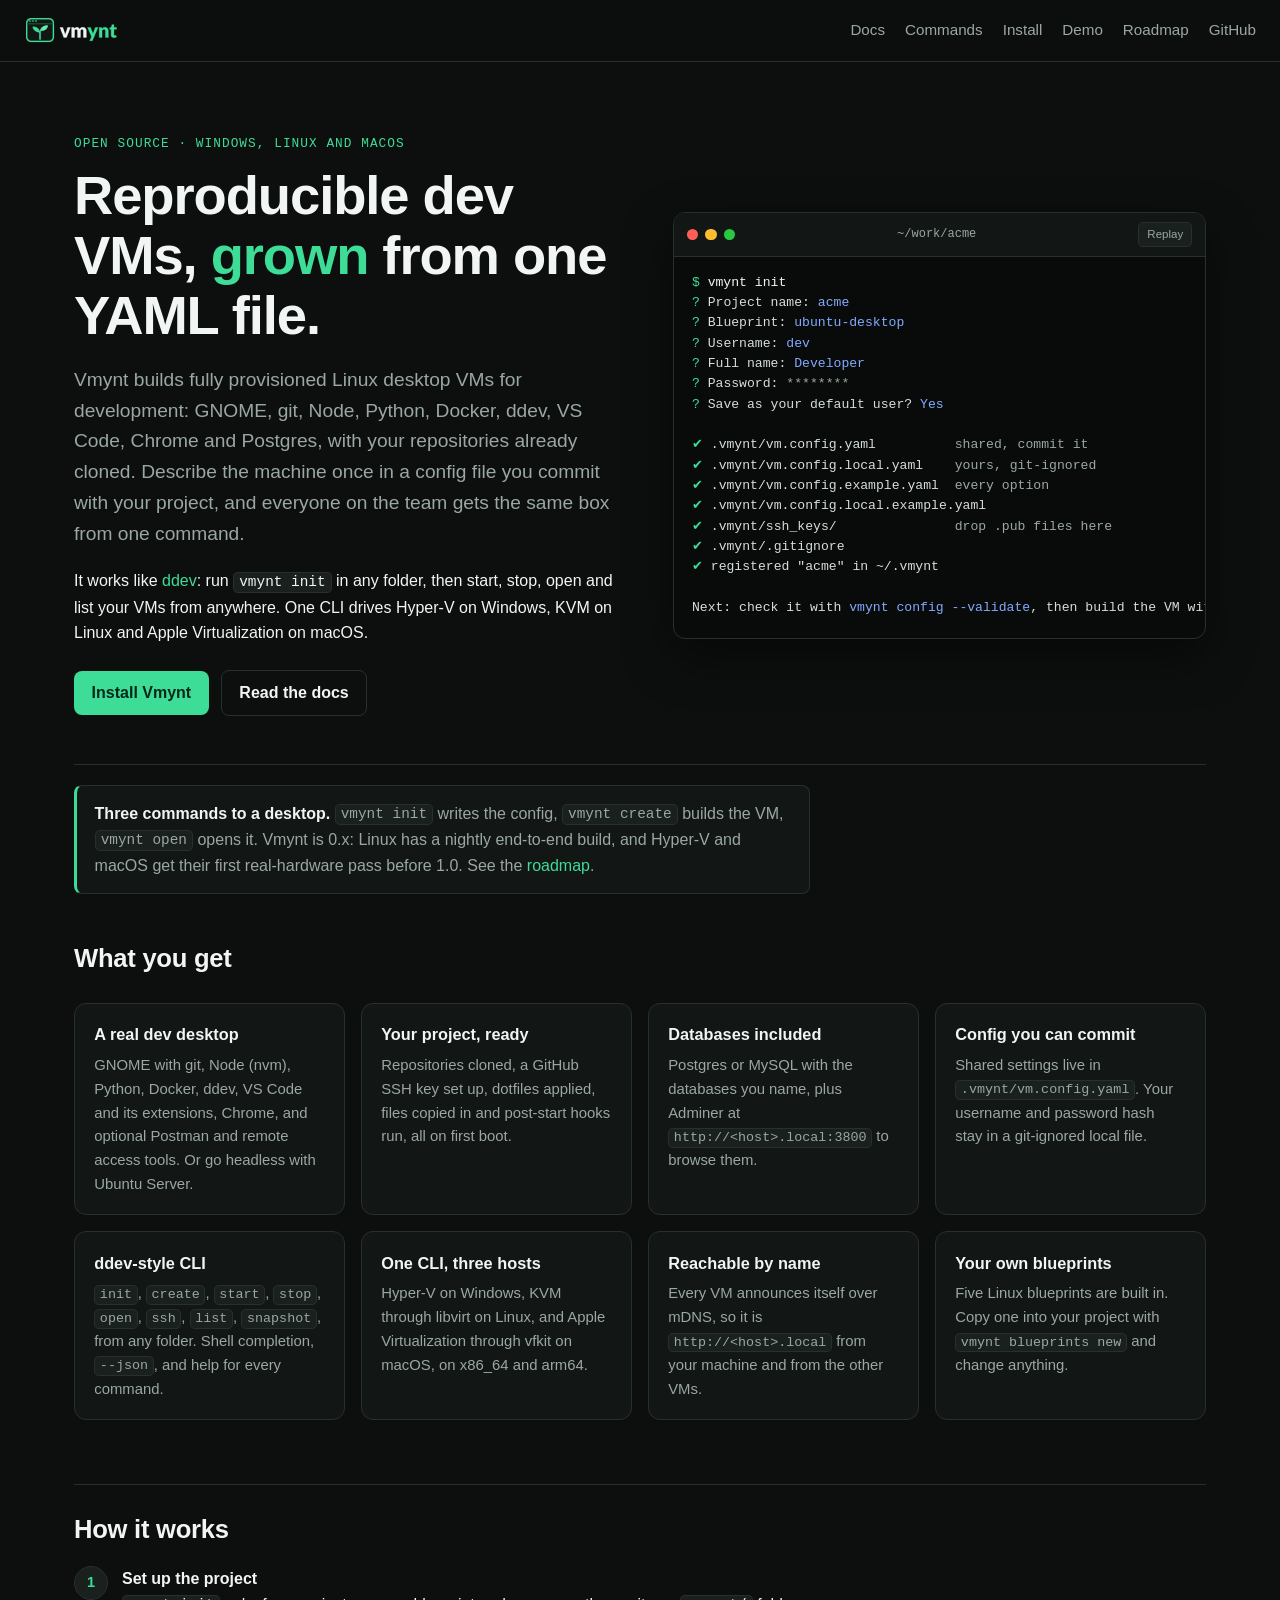
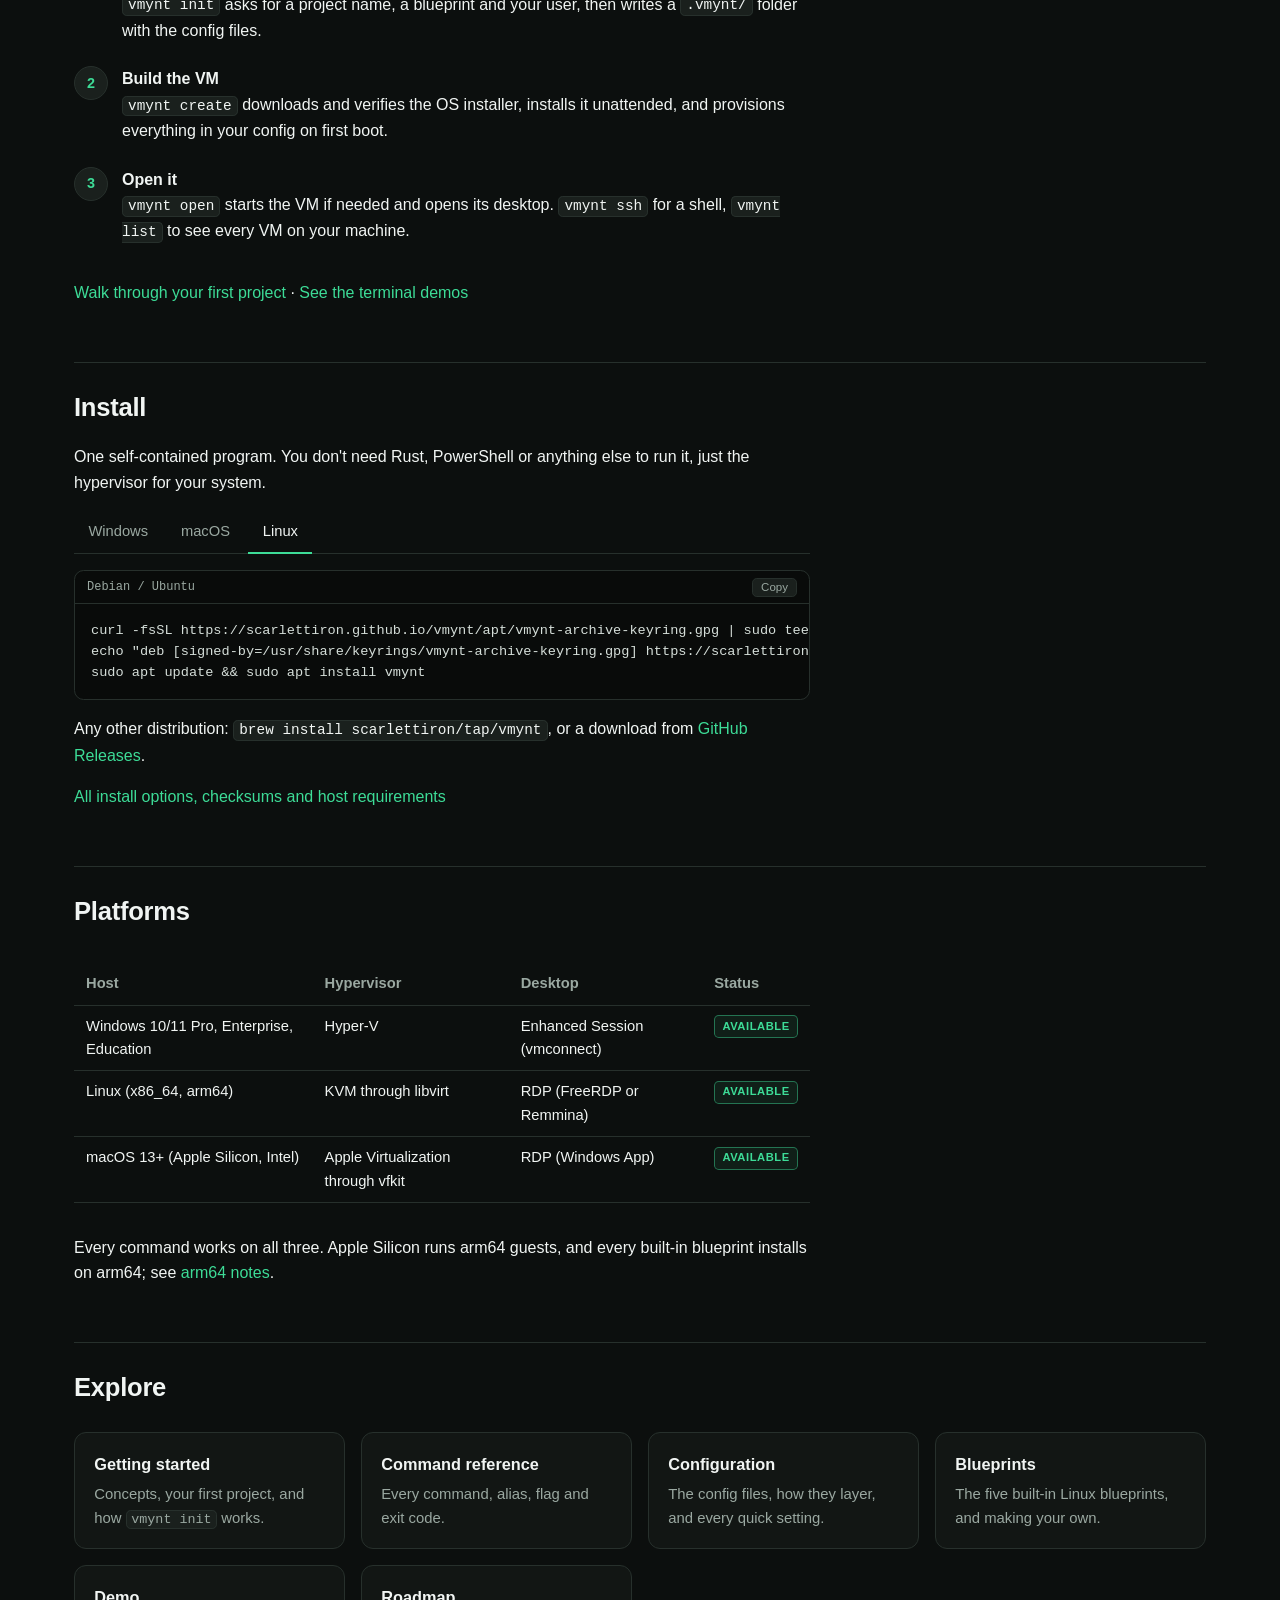
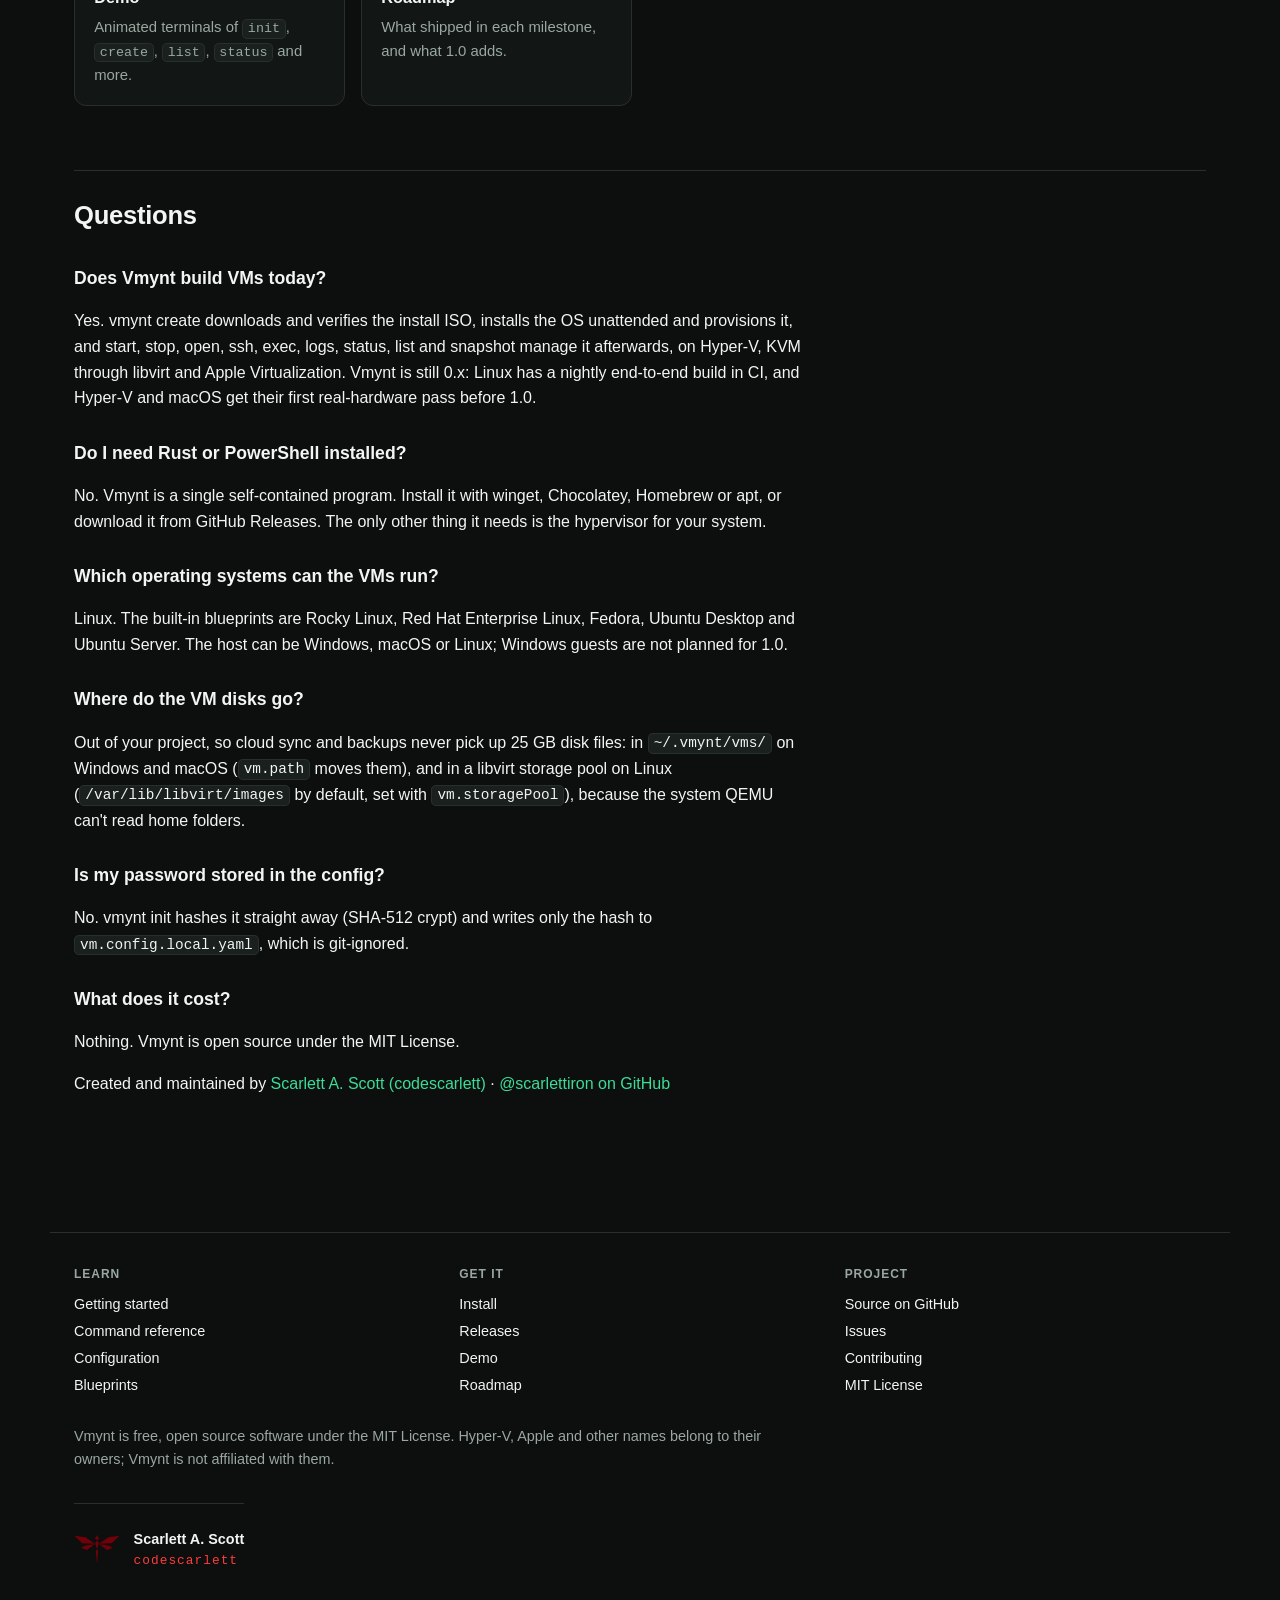
==== site/index.html @ c04f6a77 "revamped for multi os" ====
<!DOCTYPE html>
<!--
  Vmynt
  Licensed under the MIT License. See the LICENSE file in the project root.
  Copyright (c) 2026 Scarlett A. Scott (codescarlett)

  Contributors:
  Scarlett A. Scott (codescarlett)
-->
<html lang="en">
  <head>
    <meta charset="utf-8" />
    <meta name="viewport" content="width=device-width, initial-scale=1" />
    <title>Vmynt — reproducible dev VMs from one YAML file</title>
    <meta name="description" content="Vmynt builds reproducible, fully provisioned Linux dev VMs from one YAML file. A ddev-style CLI for Hyper-V, KVM and Apple Virtualization. Free and open source." />
    <meta name="robots" content="index, follow" />
    <meta name="author" content="Scarlett A. Scott (codescarlett)" />
    <meta name="creator" content="Scarlett A. Scott (codescarlett)" />
    <meta name="publisher" content="codescarlett" />
    <meta name="theme-color" content="#0c0f0e" />
    <link rel="author" href="https://codescarlett.com" />
    <link rel="canonical" href="https://scarlettiron.github.io/vmynt/" />

    <link rel="icon" href="./theme/logo/favicon.svg" type="image/svg+xml" />
    <link rel="icon" type="image/png" sizes="32x32" href="./theme/logo/favicon-32.png" />
    <link rel="apple-touch-icon" href="./theme/logo/apple-touch-icon.png" />

    <meta property="og:type" content="website" />
    <meta property="og:site_name" content="Vmynt" />
    <meta property="og:locale" content="en_US" />
    <meta property="og:url" content="https://scarlettiron.github.io/vmynt/" />
    <meta property="og:title" content="Vmynt — reproducible, fully provisioned dev VMs from one YAML file" />
    <meta property="og:description" content="Vmynt builds reproducible, fully provisioned Linux dev VMs from one YAML file. A ddev-style CLI for Hyper-V, KVM and Apple Virtualization. Free and open source." />
    <meta property="og:image" content="https://scarlettiron.github.io/vmynt/theme/logo/og-image.png" />
    <meta property="og:image:width" content="1200" />
    <meta property="og:image:height" content="630" />
    <meta property="og:image:alt" content="Vmynt: reproducible dev VMs from one YAML file" />

    <meta name="twitter:card" content="summary_large_image" />
    <meta name="twitter:title" content="Vmynt — reproducible, fully provisioned dev VMs from one YAML file" />
    <meta name="twitter:description" content="Vmynt builds reproducible, fully provisioned Linux dev VMs from one YAML file. A ddev-style CLI for Hyper-V, KVM and Apple Virtualization. Free and open source." />
    <meta name="twitter:image" content="https://scarlettiron.github.io/vmynt/theme/logo/og-image.png" />
    <meta name="twitter:image:alt" content="Vmynt: reproducible dev VMs from one YAML file" />

    <script type="application/ld+json">
      {
        "@context": "https://schema.org",
        "@type": "SoftwareApplication",
        "name": "Vmynt",
        "alternateName": "vmynt",
        "applicationCategory": "DeveloperApplication",
        "applicationSubCategory": "Virtualization",
        "operatingSystem": "Windows, macOS, Linux",
        "softwareVersion": "0.1.0",
        "description": "Vmynt builds reproducible, fully provisioned Linux dev VMs from one YAML file you commit with your project: GNOME, git, Node, Python, Docker, ddev, VS Code and Postgres, repos already cloned. A ddev-style CLI for Hyper-V, KVM and Apple Virtualization.",
        "url": "https://scarlettiron.github.io/vmynt/",
        "image": "https://scarlettiron.github.io/vmynt/theme/logo/vmynt-icon.png",
        "screenshot": "https://scarlettiron.github.io/vmynt/theme/logo/og-image.png",
        "downloadUrl": "https://github.com/scarlettiron/vmynt/releases",
        "installUrl": "https://scarlettiron.github.io/vmynt/install/",
        "codeRepository": "https://github.com/scarlettiron/vmynt",
        "license": "https://opensource.org/licenses/MIT",
        "programmingLanguage": "Rust",
        "isAccessibleForFree": true,
        "keywords": "dev VM, reproducible development environment, Hyper-V, KVM, libvirt, Apple Virtualization, vfkit, ddev, CLI, Rocky Linux, Ubuntu, Fedora, codescarlett, Scarlett A. Scott",
        "offers": {
          "@type": "Offer",
          "price": "0",
          "priceCurrency": "USD"
        },
        "author": {
          "@type": "Person",
          "name": "Scarlett A. Scott",
          "alternateName": [
            "codescarlett",
            "scarlettiron"
          ],
          "url": "https://codescarlett.com",
          "sameAs": [
            "https://github.com/scarlettiron",
            "https://www.linkedin.com/in/scarlett-scott-9980a5bb"
          ]
        },
        "maintainer": {
          "@type": "Person",
          "name": "Scarlett A. Scott",
          "alternateName": [
            "codescarlett",
            "scarlettiron"
          ],
          "url": "https://codescarlett.com",
          "sameAs": [
            "https://github.com/scarlettiron",
            "https://www.linkedin.com/in/scarlett-scott-9980a5bb"
          ]
        },
        "creator": {
          "@type": "Person",
          "name": "Scarlett A. Scott",
          "alternateName": [
            "codescarlett",
            "scarlettiron"
          ],
          "url": "https://codescarlett.com",
          "sameAs": [
            "https://github.com/scarlettiron",
            "https://www.linkedin.com/in/scarlett-scott-9980a5bb"
          ]
        }
      }
    </script>
    <script type="application/ld+json">
      {
        "@context": "https://schema.org",
        "@type": "WebSite",
        "name": "Vmynt",
        "url": "https://scarlettiron.github.io/vmynt/",
        "description": "Vmynt builds reproducible, fully provisioned Linux dev VMs from one YAML file you commit with your project: GNOME, git, Node, Python, Docker, ddev, VS Code and Postgres, repos already cloned. A ddev-style CLI for Hyper-V, KVM and Apple Virtualization.",
        "inLanguage": "en",
        "publisher": {
          "@type": "Person",
          "name": "Scarlett A. Scott",
          "alternateName": [
            "codescarlett",
            "scarlettiron"
          ],
          "url": "https://codescarlett.com",
          "sameAs": [
            "https://github.com/scarlettiron",
            "https://www.linkedin.com/in/scarlett-scott-9980a5bb"
          ]
        }
      }
    </script>
    <script type="application/ld+json">
      {
        "@context": "https://schema.org",
        "@type": "FAQPage",
        "mainEntity": [
          {
            "@type": "Question",
            "name": "Does Vmynt build VMs today?",
            "acceptedAnswer": {
              "@type": "Answer",
              "text": "Yes. vmynt create downloads and verifies the install ISO, installs the OS unattended and provisions it, and start, stop, open, ssh, exec, logs, status, list and snapshot manage it afterwards, on Hyper-V, KVM through libvirt and Apple Virtualization. Vmynt is still 0.x: Linux has a nightly end-to-end build in CI, and Hyper-V and macOS get their first real-hardware pass before 1.0."
            }
          },
          {
            "@type": "Question",
            "name": "Do I need Rust or PowerShell installed?",
            "acceptedAnswer": {
              "@type": "Answer",
              "text": "No. Vmynt is a single self-contained program. Install it with winget, Chocolatey, Homebrew or apt, or download it from GitHub Releases. The only other thing it needs is the hypervisor for your system."
            }
          },
          {
            "@type": "Question",
            "name": "Which operating systems can the VMs run?",
            "acceptedAnswer": {
              "@type": "Answer",
              "text": "Linux. The built-in blueprints are Rocky Linux, Red Hat Enterprise Linux, Fedora, Ubuntu Desktop and Ubuntu Server. The host can be Windows, macOS or Linux; Windows guests are not planned for 1.0."
            }
          },
          {
            "@type": "Question",
            "name": "Where do the VM disks go?",
            "acceptedAnswer": {
              "@type": "Answer",
              "text": "Out of your project, so cloud sync and backups never pick up 25 GB disk files: in ~/.vmynt/vms/ on Windows and macOS (vm.path moves them), and in a libvirt storage pool on Linux (/var/lib/libvirt/images by default, set with vm.storagePool), because the system QEMU cannot read home folders."
            }
          },
          {
            "@type": "Question",
            "name": "Is my password stored in the config?",
            "acceptedAnswer": {
              "@type": "Answer",
              "text": "No. vmynt init hashes it straight away (SHA-512 crypt) and writes only the hash to vm.config.local.yaml, which is git-ignored."
            }
          },
          {
            "@type": "Question",
            "name": "What does it cost?",
            "acceptedAnswer": {
              "@type": "Answer",
              "text": "Nothing. Vmynt is open source under the MIT License."
            }
          }
        ]
      }
    </script>
    <link rel="stylesheet" href="./theme/site.css" />
    <link rel="stylesheet" href="./theme/docs.css" />
    <link rel="stylesheet" href="./theme/demo.css" />
  </head>
  <body>
    <a class="skip-link" href="#content">Skip to content</a>
    <header class="site">
      <a class="brand" href="./" aria-label="Vmynt home">
        <img src="./theme/logo/wordmark-header.png" alt="Vmynt" width="288" height="96" />
      </a>
      <nav class="links" aria-label="Main">
        <a href="./docs/">Docs</a>
        <a class="hide-sm" href="./commands/">Commands</a>
        <a href="./install/">Install</a>
        <a class="hide-sm" href="./demo/">Demo</a>
        <a class="hide-sm" href="./roadmap/">Roadmap</a>
        <a href="https://github.com/scarlettiron/vmynt">GitHub</a>
      </nav>
    </header>

    <div class="page" id="content">
      <main>
        <section class="hero" aria-labelledby="hero-title">
          <div>
            <p class="eyebrow">Open source · Windows, Linux and macOS</p>
            <h1 id="hero-title">Reproducible dev VMs, <em>grown</em> from one YAML file.</h1>
            <p class="lede">
              Vmynt builds fully provisioned Linux desktop VMs for development: GNOME, git, Node,
              Python, Docker, ddev, VS Code, Chrome and Postgres, with your repositories already
              cloned. Describe the machine once in a config file you commit with your project, and
              everyone on the team gets the same box from one command.
            </p>
            <p>
              It works like <a href="https://ddev.com">ddev</a>: run <code>vmynt init</code> in any folder,
              then start, stop, open and list your VMs from anywhere. One CLI drives Hyper-V on Windows,
              KVM on Linux and Apple Virtualization on macOS.
            </p>
            <div class="cta-row">
              <a class="cta" href="./install/">Install Vmynt</a>
              <a class="cta ghost" href="./docs/">Read the docs</a>
            </div>
          </div>
          <div>
            <div class="term">
            <div class="term-bar">
              <span class="dot"></span><span class="dot"></span><span class="dot"></span>
              <span class="term-title">~/work/acme</span>
              <button class="replay" type="button">Replay</button>
            </div>
            <pre aria-label="vmynt init asks for a project name, blueprint and user, then writes the .vmynt folder"><span class="prompt">$ </span><span class="cmd">vmynt init</span>
<span class="out"><span class="ok">?</span> Project name: <span class="hl">acme</span>
<span class="ok">?</span> Blueprint: <span class="hl">ubuntu-desktop</span>
<span class="ok">?</span> Username: <span class="hl">dev</span>
<span class="ok">?</span> Full name: <span class="hl">Developer</span>
<span class="ok">?</span> Password: <span class="dim">********</span>
<span class="ok">?</span> Save as your default user? <span class="hl">Yes</span>

<span class="ok">✔</span> .vmynt/vm.config.yaml          <span class="dim">shared, commit it</span>
<span class="ok">✔</span> .vmynt/vm.config.local.yaml    <span class="dim">yours, git-ignored</span>
<span class="ok">✔</span> .vmynt/vm.config.example.yaml  <span class="dim">every option</span>
<span class="ok">✔</span> .vmynt/vm.config.local.example.yaml
<span class="ok">✔</span> .vmynt/ssh_keys/               <span class="dim">drop .pub files here</span>
<span class="ok">✔</span> .vmynt/.gitignore
<span class="ok">✔</span> registered "acme" in ~/.vmynt

Next: check it with <span class="hl">vmynt config --validate</span>, then build the VM with <span class="hl">vmynt create</span>.</span></pre>
          </div>
          </div>
        </section>

        <p class="callout">
          <strong>Three commands to a desktop.</strong> <code>vmynt init</code> writes the config,
          <code>vmynt create</code> builds the VM, <code>vmynt open</code> opens it. Vmynt is 0.x: Linux
          has a nightly end-to-end build, and Hyper-V and macOS get their first real-hardware pass
          before 1.0. See the <a href="./roadmap/">roadmap</a>.
        </p>

        <section id="features" aria-labelledby="features-title">
          <h2 id="features-title">What you get</h2>
          <div class="cards">
            <div class="card">
              <h3>A real dev desktop</h3>
              <p>GNOME with git, Node (nvm), Python, Docker, ddev, VS Code and its extensions, Chrome,
                and optional Postman and remote access tools. Or go headless with Ubuntu Server.</p>
            </div>
            <div class="card">
              <h3>Your project, ready</h3>
              <p>Repositories cloned, a GitHub SSH key set up, dotfiles applied, files copied in and
                post-start hooks run, all on first boot.</p>
            </div>
            <div class="card">
              <h3>Databases included</h3>
              <p>Postgres or MySQL with the databases you name, plus Adminer at
                <code>http://&lt;host&gt;.local:3800</code> to browse them.</p>
            </div>
            <div class="card">
              <h3>Config you can commit</h3>
              <p>Shared settings live in <code>.vmynt/vm.config.yaml</code>. Your username and password hash
                stay in a git-ignored local file.</p>
            </div>
            <div class="card">
              <h3>ddev-style CLI</h3>
              <p><code>init</code>, <code>create</code>, <code>start</code>, <code>stop</code>,
                <code>open</code>, <code>ssh</code>, <code>list</code>, <code>snapshot</code>, from any
                folder. Shell completion, <code>--json</code>, and help for every command.</p>
            </div>
            <div class="card">
              <h3>One CLI, three hosts</h3>
              <p>Hyper-V on Windows, KVM through libvirt on Linux, and Apple Virtualization through vfkit on
                macOS, on x86_64 and arm64.</p>
            </div>
            <div class="card">
              <h3>Reachable by name</h3>
              <p>Every VM announces itself over mDNS, so it is <code>http://&lt;host&gt;.local</code> from
                your machine and from the other VMs.</p>
            </div>
            <div class="card">
              <h3>Your own blueprints</h3>
              <p>Five Linux blueprints are built in. Copy one into your project with
                <code>vmynt blueprints new</code> and change anything.</p>
            </div>
          </div>
        </section>

        <section id="how" aria-labelledby="how-title">
          <h2 id="how-title">How it works</h2>
          <ol class="steps">
            <li><strong>Set up the project</strong>
              <code>vmynt init</code> asks for a project name, a blueprint and your user, then writes a
              <code>.vmynt/</code> folder with the config files.</li>
            <li><strong>Build the VM</strong>
              <code>vmynt create</code> downloads and verifies the OS installer, installs it unattended,
              and provisions everything in your config on first boot.</li>
            <li><strong>Open it</strong>
              <code>vmynt open</code> starts the VM if needed and opens its desktop. <code>vmynt ssh</code>
              for a shell, <code>vmynt list</code> to see every VM on your machine.</li>
          </ol>
          <p><a href="./docs/#first-project">Walk through your first project</a> ·
            <a href="./demo/">See the terminal demos</a></p>
        </section>

        <section id="install" aria-labelledby="install-title">
          <h2 id="install-title">Install</h2>
          <p>One self-contained program. You don't need Rust, PowerShell or anything else to run it,
            just the hypervisor for your system.</p>
          <div class="tabs">
            <div role="tablist" aria-label="Your operating system">
              <button role="tab" id="home-tab-win" aria-controls="home-panel-win" aria-selected="true" data-os="windows">Windows</button>
              <button role="tab" id="home-tab-mac" aria-controls="home-panel-mac" aria-selected="false" data-os="macos" tabindex="-1">macOS</button>
              <button role="tab" id="home-tab-linux" aria-controls="home-panel-linux" aria-selected="false" data-os="linux" tabindex="-1">Linux</button>
            </div>
            <div role="tabpanel" id="home-panel-win" aria-labelledby="home-tab-win">
              <div class="code">
                <div class="bar"><span>PowerShell</span><button class="copy" type="button">Copy</button></div>
                <pre>winget install CodeScarlett.Vmynt</pre>
              </div>
              <p>Or with Chocolatey: <code>choco install vmynt</code></p>
            </div>
            <div role="tabpanel" id="home-panel-mac" aria-labelledby="home-tab-mac" hidden>
              <div class="code">
                <div class="bar"><span>terminal</span><button class="copy" type="button">Copy</button></div>
                <pre>brew install scarlettiron/tap/vmynt</pre>
              </div>
            </div>
            <div role="tabpanel" id="home-panel-linux" aria-labelledby="home-tab-linux" hidden>
              <div class="code">
                <div class="bar"><span>Debian / Ubuntu</span><button class="copy" type="button">Copy</button></div>
                <pre>curl -fsSL https://scarlettiron.github.io/vmynt/apt/vmynt-archive-keyring.gpg | sudo tee /usr/share/keyrings/vmynt-archive-keyring.gpg &gt;/dev/null
echo "deb [signed-by=/usr/share/keyrings/vmynt-archive-keyring.gpg] https://scarlettiron.github.io/vmynt/apt stable main" | sudo tee /etc/apt/sources.list.d/vmynt.list
sudo apt update &amp;&amp; sudo apt install vmynt</pre>
              </div>
              <p>Any other distribution: <code>brew install scarlettiron/tap/vmynt</code>, or a download from
                <a href="https://github.com/scarlettiron/vmynt/releases">GitHub Releases</a>.</p>
            </div>
          </div>
          <p><a href="./install/">All install options, checksums and host requirements</a></p>
        </section>

        <section id="platforms" aria-labelledby="platforms-title">
          <h2 id="platforms-title">Platforms</h2>
          <div class="table-wrap">
            <table>
              <thead>
                <tr><th scope="col">Host</th><th scope="col">Hypervisor</th><th scope="col">Desktop</th><th scope="col">Status</th></tr>
              </thead>
              <tbody>
                <tr><td>Windows 10/11 Pro, Enterprise, Education</td><td>Hyper-V</td><td>Enhanced Session (vmconnect)</td><td><span class="badge ok">available</span></td></tr>
                <tr><td>Linux (x86_64, arm64)</td><td>KVM through libvirt</td><td>RDP (FreeRDP or Remmina)</td><td><span class="badge ok">available</span></td></tr>
                <tr><td>macOS 13+ (Apple Silicon, Intel)</td><td>Apple Virtualization through vfkit</td><td>RDP (Windows App)</td><td><span class="badge ok">available</span></td></tr>
              </tbody>
            </table>
          </div>
          <p>Every command works on all three. Apple Silicon runs arm64 guests, and every built-in
            blueprint installs on arm64; see <a href="./blueprints/#arm64">arm64 notes</a>.</p>
        </section>

        <section id="explore" aria-labelledby="explore-title">
          <h2 id="explore-title">Explore</h2>
          <div class="cards">
            <a class="card" href="./docs/"><h3>Getting started</h3><p>Concepts, your first project, and how <code>vmynt init</code> works.</p></a>
            <a class="card" href="./commands/"><h3>Command reference</h3><p>Every command, alias, flag and exit code.</p></a>
            <a class="card" href="./configuration/"><h3>Configuration</h3><p>The config files, how they layer, and every quick setting.</p></a>
            <a class="card" href="./blueprints/"><h3>Blueprints</h3><p>The five built-in Linux blueprints, and making your own.</p></a>
            <a class="card" href="./demo/"><h3>Demo</h3><p>Animated terminals of <code>init</code>, <code>create</code>, <code>list</code>, <code>status</code> and more.</p></a>
            <a class="card" href="./roadmap/"><h3>Roadmap</h3><p>What shipped in each milestone, and what 1.0 adds.</p></a>
          </div>
        </section>

        <section id="faq" aria-labelledby="faq-title">
          <h2 id="faq-title">Questions</h2>
          <h3>Does Vmynt build VMs today?</h3>
          <p>Yes. vmynt create downloads and verifies the install ISO, installs the OS unattended and provisions it, and start, stop, open, ssh, exec, logs, status, list and snapshot manage it afterwards, on Hyper-V, KVM through libvirt and Apple Virtualization. Vmynt is still 0.x: Linux has a nightly end-to-end build in CI, and Hyper-V and macOS get their first real-hardware pass before 1.0.</p>
          <h3>Do I need Rust or PowerShell installed?</h3>
          <p>No. Vmynt is a single self-contained program. Install it with winget, Chocolatey, Homebrew or apt, or download it from GitHub Releases. The only other thing it needs is the hypervisor for your system.</p>
          <h3>Which operating systems can the VMs run?</h3>
          <p>Linux. The built-in blueprints are Rocky Linux, Red Hat Enterprise Linux, Fedora, Ubuntu Desktop and Ubuntu Server. The host can be Windows, macOS or Linux; Windows guests are not planned for 1.0.</p>
          <h3>Where do the VM disks go?</h3>
          <p>Out of your project, so cloud sync and backups never pick up 25 GB disk files: in <code>~/.vmynt/vms/</code> on Windows and macOS (<code>vm.path</code> moves them), and in a libvirt storage pool on Linux (<code>/var/lib/libvirt/images</code> by default, set with <code>vm.storagePool</code>), because the system QEMU can't read home folders.</p>
          <h3>Is my password stored in the config?</h3>
          <p>No. vmynt init hashes it straight away (SHA-512 crypt) and writes only the hash to <code>vm.config.local.yaml</code>, which is git-ignored.</p>
          <h3>What does it cost?</h3>
          <p>Nothing. Vmynt is open source under the MIT License.</p>
          <p>Created and maintained by <a href="https://codescarlett.com" rel="author">Scarlett A. Scott (codescarlett)</a>
            · <a href="https://github.com/scarlettiron">@scarlettiron on GitHub</a></p>
        </section>
      </main>
    </div>

    <footer>
      <div class="sitelinks">
        <div>
          <h2>Learn</h2>
          <ul>
            <li><a href="./docs/">Getting started</a></li>
            <li><a href="./commands/">Command reference</a></li>
            <li><a href="./configuration/">Configuration</a></li>
            <li><a href="./blueprints/">Blueprints</a></li>
          </ul>
        </div>
        <div>
          <h2>Get it</h2>
          <ul>
            <li><a href="./install/">Install</a></li>
            <li><a href="https://github.com/scarlettiron/vmynt/releases">Releases</a></li>
            <li><a href="./demo/">Demo</a></li>
            <li><a href="./roadmap/">Roadmap</a></li>
          </ul>
        </div>
        <div>
          <h2>Project</h2>
          <ul>
            <li><a href="https://github.com/scarlettiron/vmynt">Source on GitHub</a></li>
            <li><a href="https://github.com/scarlettiron/vmynt/issues">Issues</a></li>
            <li><a href="https://github.com/scarlettiron/vmynt/blob/main/CONTRIBUTING.md">Contributing</a></li>
            <li><a href="https://github.com/scarlettiron/vmynt/blob/main/LICENSE">MIT License</a></li>
          </ul>
        </div>
      </div>
      <p>Vmynt is free, open source software under the MIT License. Hyper-V, Apple and other names
        belong to their owners; Vmynt is not affiliated with them.</p>
      <!--Author signature, always the last thing on the page.-->
      <a class="made-by" href="https://codescarlett.com" rel="author">
        <img src="./theme/logo/codescarlett-dragonfly.svg" alt="" width="46" height="31" />
        <span><strong>Scarlett A. Scott</strong><span class="handle">codescarlett</span></span>
      </a>
    </footer>
    <script src="./theme/site.js"></script>
  </body>
</html>
---- site/theme/site.css ----
/*Vmynt
  Licensed under the MIT License. See the LICENSE file in the project root.
  Copyright (c) 2026 Scarlett A. Scott (codescarlett)

  Contributors:
  Scarlett A. Scott (codescarlett)*/

/*Shared look for every page of the Vmynt site: the color tokens, base type, the
  top bar and footer, and the small content components (pills, buttons, badges,
  code blocks, tables, callouts, tabs, cards). Page layout lives in docs.css and
  the terminal demo lives in demo.css. See README.md in this folder for the
  markup each piece expects.*/

:root {
  --bg: #0c0f0e;
  --surface: #121614;
  --raised: #1a201d;
  --border: #27302c;
  --text: #f1f5f3;
  --muted: #9aa8a1;
  --primary: #3ddc97;
  --primary-hover: #6ae8b2;
  /*Text placed ON the mint color. Dark, because white on mint fails contrast.*/
  --on-primary: #04281a;
  --warning: #f5c451;
  --danger: #e5484d;
  --code-bg: #090b0a;
  --font: -apple-system, BlinkMacSystemFont, "Segoe UI", Roboto, Helvetica, Arial, sans-serif;
  --mono: "SFMono-Regular", ui-monospace, "JetBrains Mono", Menlo, Consolas, monospace;
  color-scheme: dark;
}

* {
  box-sizing: border-box;
}

html {
  scroll-behavior: smooth;
}

@media (prefers-reduced-motion: reduce) {
  html {
    scroll-behavior: auto;
  }
}

body {
  margin: 0;
  background: var(--bg);
  color: var(--text);
  font-family: var(--font);
  line-height: 1.6;
  -webkit-font-smoothing: antialiased;
}

a {
  color: var(--primary);
  text-decoration: none;
}

a:hover {
  color: var(--primary-hover);
  text-decoration: underline;
}

/*A visible ring for keyboard users on every focusable thing.*/
:focus-visible {
  outline: 2px solid var(--primary);
  outline-offset: 2px;
  border-radius: 0.25rem;
}

code {
  font-family: var(--mono);
  font-size: 0.9em;
  background: var(--raised);
  border: 1px solid var(--border);
  padding: 0.1em 0.35em;
  border-radius: 0.3rem;
}

/*Hidden until focused: lets keyboard users jump past the top bar.*/
.skip-link {
  position: absolute;
  left: 1rem;
  top: -3rem;
  z-index: 100;
  background: var(--primary);
  color: var(--on-primary);
  padding: 0.5rem 0.9rem;
  border-radius: 0.4rem;
  font-weight: 600;
}

.skip-link:focus {
  top: 0.75rem;
  color: var(--on-primary);
}

/* Top bar */
header.site {
  position: sticky;
  top: 0;
  z-index: 50;
  display: flex;
  align-items: center;
  justify-content: space-between;
  gap: 1rem;
  padding: 0.9rem 1.5rem;
  background: rgba(12, 15, 14, 0.85);
  backdrop-filter: blur(10px);
  border-bottom: 1px solid var(--border);
}

.brand {
  display: flex;
  align-items: center;
}

.brand:hover {
  text-decoration: none;
}

.brand img {
  display: block;
  height: 2rem;
  width: auto;
}

header.site .links {
  display: flex;
  gap: 1.25rem;
  align-items: center;
  font-size: 0.95rem;
}

header.site .links a {
  color: var(--muted);
}

header.site .links a:hover,
header.site .links a[aria-current="page"] {
  color: var(--text);
  text-decoration: none;
}

/* Pills, badges and buttons */
.pill-row {
  display: flex;
  flex-wrap: wrap;
  gap: 0.5rem;
  margin: 1.5rem 0;
}

.pill {
  font-size: 0.8rem;
  color: var(--muted);
  background: var(--surface);
  border: 1px solid var(--border);
  border-radius: 999px;
  padding: 0.3rem 0.8rem;
}

/*Small status labels, for example on the command reference.*/
.badge {
  display: inline-block;
  vertical-align: middle;
  font-size: 0.7rem;
  font-weight: 600;
  text-transform: uppercase;
  letter-spacing: 0.05em;
  padding: 0.1rem 0.45rem;
  border-radius: 0.3rem;
  border: 1px solid var(--border);
  color: var(--muted);
  white-space: nowrap;
}

.badge.ok {
  color: var(--primary);
  border-color: rgba(61, 220, 151, 0.45);
  background: rgba(61, 220, 151, 0.08);
}

.badge.planned {
  color: var(--warning);
  border-color: rgba(245, 196, 81, 0.4);
  background: rgba(245, 196, 81, 0.07);
}

.cta {
  display: inline-flex;
  align-items: center;
  gap: 0.4rem;
  background: var(--primary);
  color: var(--on-primary);
  font-weight: 600;
  padding: 0.6rem 1.1rem;
  border-radius: 0.5rem;
  margin-top: 0.5rem;
}

.cta:hover {
  background: var(--primary-hover);
  color: var(--on-primary);
  text-decoration: none;
}

/*A quieter button that sits next to a .cta.*/
.cta.ghost {
  background: transparent;
  color: var(--text);
  border: 1px solid var(--border);
}

.cta.ghost:hover {
  border-color: var(--primary);
  color: var(--text);
}

.cta-row {
  display: flex;
  flex-wrap: wrap;
  gap: 0.75rem;
  align-items: center;
}

/* Code blocks */
.code {
  position: relative;
  background: var(--code-bg);
  border: 1px solid var(--border);
  border-radius: 0.6rem;
  margin: 1rem 0;
  max-width: 46rem;
}

.code .bar {
  display: flex;
  align-items: center;
  justify-content: space-between;
  padding: 0.4rem 0.75rem;
  border-bottom: 1px solid var(--border);
  color: var(--muted);
  font-size: 0.75rem;
  font-family: var(--mono);
}

.code pre {
  margin: 0;
  padding: 1rem;
  overflow-x: auto;
  font-family: var(--mono);
  font-size: 0.85rem;
  line-height: 1.55;
  color: #d5ded9;
}

.code .copy {
  cursor: pointer;
  background: var(--raised);
  color: var(--muted);
  border: 1px solid var(--border);
  border-radius: 0.3rem;
  padding: 0.15rem 0.5rem;
  font-size: 0.72rem;
  font-family: var(--font);
}

.code .copy:hover {
  color: var(--text);
}

.tok-c {
  color: #6b7a73;
} /* comment */
.tok-k {
  color: #3ddc97;
} /* keyword or command */
.tok-s {
  color: #e6c07b;
} /* string */
.tok-f {
  color: #82aaff;
} /* function, type or flag */

/* Tables */
.table-wrap {
  max-width: 46rem;
  overflow-x: auto;
}

table {
  border-collapse: collapse;
  width: 100%;
  max-width: 46rem;
  margin: 1rem 0;
  font-size: 0.92rem;
}

th,
td {
  text-align: left;
  padding: 0.55rem 0.75rem;
  border-bottom: 1px solid var(--border);
  vertical-align: top;
}

th {
  color: var(--muted);
  font-weight: 600;
}

/* Callouts */
.callout {
  max-width: 46rem;
  border: 1px solid var(--border);
  border-left: 3px solid var(--primary);
  background: var(--surface);
  border-radius: 0.5rem;
  padding: 0.9rem 1.1rem;
  margin: 1.25rem 0;
  color: var(--muted);
}

.callout strong {
  color: var(--text);
}

/*A yellow callout for "not built yet" and other cautions.*/
.callout.warn {
  border-left-color: var(--warning);
}

/* Tabs, used for the install commands per operating system */
.tabs {
  max-width: 46rem;
  margin: 1rem 0;
}

.tabs [role="tablist"] {
  display: flex;
  gap: 0.25rem;
  border-bottom: 1px solid var(--border);
}

.tabs [role="tab"] {
  cursor: pointer;
  font: inherit;
  font-size: 0.92rem;
  color: var(--muted);
  background: transparent;
  border: none;
  border-bottom: 2px solid transparent;
  padding: 0.55rem 0.9rem;
  margin-bottom: -1px;
}

.tabs [role="tab"]:hover {
  color: var(--text);
}

.tabs [role="tab"][aria-selected="true"] {
  color: var(--text);
  border-bottom-color: var(--primary);
}

.tabs [role="tabpanel"][hidden] {
  display: none;
}

/* Cards, used for the feature grid and link lists */
.cards {
  display: grid;
  grid-template-columns: repeat(auto-fit, minmax(15rem, 1fr));
  gap: 1rem;
  margin: 1.5rem 0;
}

.card {
  background: var(--surface);
  border: 1px solid var(--border);
  border-radius: 0.75rem;
  padding: 1.1rem 1.2rem;
}

.card h3 {
  margin: 0 0 0.4rem;
  font-size: 1.02rem;
}

.card p {
  margin: 0;
  color: var(--muted);
  font-size: 0.93rem;
}

/*A whole card that is a link.*/
a.card {
  display: block;
  color: inherit;
}

a.card:hover {
  border-color: var(--primary);
  text-decoration: none;
}

/* Numbered steps, for "how it works" */
ol.steps {
  list-style: none;
  counter-reset: step;
  padding: 0;
  max-width: 46rem;
}

ol.steps li {
  counter-increment: step;
  position: relative;
  padding: 0 0 1.25rem 3rem;
}

ol.steps li::before {
  content: counter(step);
  position: absolute;
  left: 0;
  top: 0;
  width: 2rem;
  height: 2rem;
  display: grid;
  place-items: center;
  border-radius: 50%;
  background: var(--raised);
  border: 1px solid var(--border);
  color: var(--primary);
  font-weight: 700;
  font-size: 0.9rem;
}

ol.steps strong {
  display: block;
}

/* Footer */
footer {
  max-width: 1180px;
  margin: 0 auto;
  padding: 2rem 1.5rem 4rem;
  color: var(--muted);
  font-size: 0.9rem;
  border-top: 1px solid var(--border);
}

/*The sitelinks in the footer, as a few short columns.*/
footer .sitelinks {
  display: grid;
  grid-template-columns: repeat(auto-fit, minmax(10rem, 1fr));
  gap: 1.5rem;
  margin-bottom: 1.5rem;
}

footer .sitelinks h2 {
  font-size: 0.75rem;
  text-transform: uppercase;
  letter-spacing: 0.08em;
  color: var(--muted);
  margin: 0 0 0.5rem;
}

footer .sitelinks ul {
  list-style: none;
  margin: 0;
  padding: 0;
}

footer .sitelinks li {
  margin: 0.25rem 0;
}

footer .sitelinks a {
  color: var(--text);
}

/* Author signature at the very bottom of every page */
footer .made-by {
  display: flex;
  align-items: center;
  gap: 0.85rem;
  width: fit-content;
  margin-top: 2rem;
  padding-top: 1.5rem;
  border-top: 1px solid var(--border);
  color: var(--text);
  text-decoration: none;
}

footer .made-by:hover {
  text-decoration: none;
}

footer .made-by img {
  display: block;
}

footer .made-by strong {
  display: block;
  font-weight: 600;
}

footer .made-by .handle {
  display: block;
  font-family: var(--mono);
  font-size: 0.8rem;
  letter-spacing: 0.08em;
  color: #ff3b3b;
}

footer .made-by:hover strong {
  color: var(--primary);
}

/* Responsive */
@media (max-width: 820px) {
  header.site {
    padding: 0.75rem 1rem;
  }

  header.site .links {
    gap: 0.9rem;
  }

  header.site .links a.hide-sm {
    display: none;
  }
}
---- site/theme/docs.css ----
/*Vmynt
  Licensed under the MIT License. See the LICENSE file in the project root.
  Copyright (c) 2026 Scarlett A. Scott (codescarlett)

  Contributors:
  Scarlett A. Scott (codescarlett)*/

/*Page layouts. Loaded after site.css.
  .page   one centered column, used by the home page and short pages
  .layout a sidebar on the left and the content on the right, used by the docs*/

/* Headings and text */
h1 {
  font-size: clamp(2rem, 5vw, 3rem);
  line-height: 1.1;
  margin: 0 0 1rem;
  letter-spacing: -0.02em;
}

h2 {
  font-size: 1.6rem;
  margin: 0 0 1rem;
  letter-spacing: -0.01em;
}

h3 {
  font-size: 1.1rem;
  margin: 1.75rem 0 0.6rem;
}

.lede {
  font-size: 1.2rem;
  color: var(--muted);
  max-width: 46rem;
}

p,
ul,
ol {
  max-width: 46rem;
}

li {
  margin: 0.2rem 0;
}

/*The small "Docs / Commands" trail above a page title.*/
.crumbs {
  font-size: 0.85rem;
  color: var(--muted);
  margin-bottom: 0.75rem;
}

.crumbs a {
  color: var(--muted);
}

/* Single column page */
.page {
  max-width: 1180px;
  margin: 0 auto;
  padding: 2rem 1.5rem 5rem;
}

/*The big opening block on the home page.*/
.hero {
  display: grid;
  grid-template-columns: minmax(0, 1.05fr) minmax(0, 1fr);
  gap: 2.5rem;
  align-items: center;
  padding: 2.5rem 0 3rem;
}

/*Grid children may shrink below their content's width, so wide terminals
  scroll inside themselves instead of pushing the page sideways.*/
.hero > * {
  min-width: 0;
}

.hero h1 {
  font-size: clamp(2.2rem, 5.5vw, 3.4rem);
}

.hero h1 em {
  font-style: normal;
  color: var(--primary);
}

.eyebrow {
  font-family: var(--mono);
  font-size: 0.8rem;
  letter-spacing: 0.08em;
  text-transform: uppercase;
  color: var(--primary);
  margin: 0 0 0.75rem;
}

/* Sidebar layout */
.layout {
  display: grid;
  grid-template-columns: 240px minmax(0, 1fr);
  gap: 2.5rem;
  max-width: 1180px;
  margin: 0 auto;
  padding: 2rem 1.5rem 6rem;
}

nav.side {
  position: sticky;
  top: 5rem;
  align-self: start;
  height: max-content;
  max-height: calc(100vh - 6rem);
  overflow-y: auto;
}

nav.side .group {
  font-size: 0.72rem;
  text-transform: uppercase;
  letter-spacing: 0.08em;
  color: var(--muted);
  margin: 1.25rem 0 0.5rem;
}

nav.side .group:first-child {
  margin-top: 0;
}

nav.side a {
  display: block;
  padding: 0.35rem 0.7rem;
  border-radius: 0.4rem;
  color: var(--muted);
  font-size: 0.92rem;
  border-left: 2px solid transparent;
}

nav.side a:hover {
  color: var(--text);
  background: var(--surface);
  text-decoration: none;
}

nav.side a.active {
  color: var(--text);
  background: var(--surface);
  border-left-color: var(--primary);
}

main {
  min-width: 0;
}

section {
  scroll-margin-top: 5rem;
  padding: 1.5rem 0 2.5rem;
  border-bottom: 1px solid var(--border);
}

section:last-child {
  border-bottom: none;
}

/*A command heading on the reference page: name, then its badge.*/
.cmd-head {
  display: flex;
  flex-wrap: wrap;
  align-items: center;
  gap: 0.6rem;
}

.cmd-head h2,
.cmd-head h3 {
  margin: 0;
  font-family: var(--mono);
}

.aliases {
  color: var(--muted);
  font-size: 0.9rem;
  margin: 0.4rem 0 0.8rem;
}

/*Definition lists for flags.*/
dl.flags {
  max-width: 46rem;
  margin: 0.75rem 0;
}

dl.flags dt {
  font-family: var(--mono);
  font-size: 0.88rem;
  color: var(--text);
  margin-top: 0.6rem;
}

dl.flags dd {
  margin: 0.15rem 0 0 1.25rem;
  color: var(--muted);
}

/* Responsive */
@media (max-width: 900px) {
  .hero {
    grid-template-columns: minmax(0, 1fr);
    padding-top: 1rem;
  }
}

/*On narrow screens the sidebar becomes a row of links you can swipe sideways.*/
@media (max-width: 820px) {
  .layout {
    grid-template-columns: minmax(0, 1fr);
    gap: 1rem;
    padding-top: 1rem;
  }

  nav.side {
    position: static;
    display: flex;
    gap: 0.25rem;
    overflow-x: auto;
    max-height: none;
    padding-bottom: 0.5rem;
    border-bottom: 1px solid var(--border);
  }

  nav.side .group {
    display: none;
  }

  nav.side a {
    white-space: nowrap;
    border-left: none;
    border-bottom: 2px solid transparent;
  }

  nav.side a.active {
    border-left: none;
    border-bottom-color: var(--primary);
  }
}
---- site/theme/demo.css ----
/*Vmynt
  Licensed under the MIT License. See the LICENSE file in the project root.
  Copyright (c) 2026 Scarlett A. Scott (codescarlett)

  Contributors:
  Scarlett A. Scott (codescarlett)*/

/*The animated terminal. site.js types out the command, then shows the output.
  Without JavaScript, or with reduced motion turned on, the finished terminal is
  shown as is, so the markup has to read well on its own. Loaded after site.css.*/

.term {
  background: var(--code-bg);
  border: 1px solid var(--border);
  border-radius: 0.75rem;
  overflow: hidden;
  box-shadow: 0 18px 50px rgba(0, 0, 0, 0.45);
  max-width: 46rem;
  margin: 1rem 0;
}

/*The title bar with the three window dots and the replay button.*/
.term .term-bar {
  display: flex;
  align-items: center;
  gap: 0.45rem;
  padding: 0.55rem 0.8rem;
  border-bottom: 1px solid var(--border);
  background: var(--surface);
}

.term .dot {
  width: 0.7rem;
  height: 0.7rem;
  border-radius: 50%;
  background: #3a423e;
}

.term .dot:nth-child(1) {
  background: #ff5f57;
}
.term .dot:nth-child(2) {
  background: #febc2e;
}
.term .dot:nth-child(3) {
  background: #28c840;
}

.term .term-title {
  flex: 1;
  text-align: center;
  font-family: var(--mono);
  font-size: 0.75rem;
  color: var(--muted);
}

.term .replay {
  cursor: pointer;
  font: inherit;
  font-size: 0.72rem;
  color: var(--muted);
  background: var(--raised);
  border: 1px solid var(--border);
  border-radius: 0.3rem;
  padding: 0.15rem 0.5rem;
}

.term .replay:hover {
  color: var(--text);
}

.term pre {
  margin: 0;
  padding: 1rem 1.1rem 1.2rem;
  min-height: 12rem;
  overflow-x: auto;
  font-family: var(--mono);
  font-size: 0.82rem;
  line-height: 1.55;
  color: #d5ded9;
  white-space: pre;
}

/*The "$ " in front of a command.*/
.term .prompt {
  color: var(--primary);
  user-select: none;
}

.term .cmd {
  color: var(--text);
}

/*Colors for the output lines.*/
.term .ok {
  color: var(--primary);
}
.term .dim {
  color: var(--muted);
}
.term .warn {
  color: var(--warning);
}
.term .err {
  color: var(--danger);
}
.term .hl {
  color: #82aaff;
}

/*The blinking block cursor while a command is being typed.*/
.term .cursor {
  display: inline-block;
  width: 0.55em;
  height: 1.1em;
  vertical-align: text-bottom;
  background: var(--primary);
  animation: term-blink 1s steps(1) infinite;
}

@keyframes term-blink {
  50% {
    opacity: 0;
  }
}

@media (prefers-reduced-motion: reduce) {
  .term .cursor {
    animation: none;
  }
}

/*A caption under a terminal, saying what it demonstrates.*/
.term-caption {
  max-width: 46rem;
  font-size: 0.85rem;
  color: var(--muted);
  margin: -0.4rem 0 1.5rem;
}
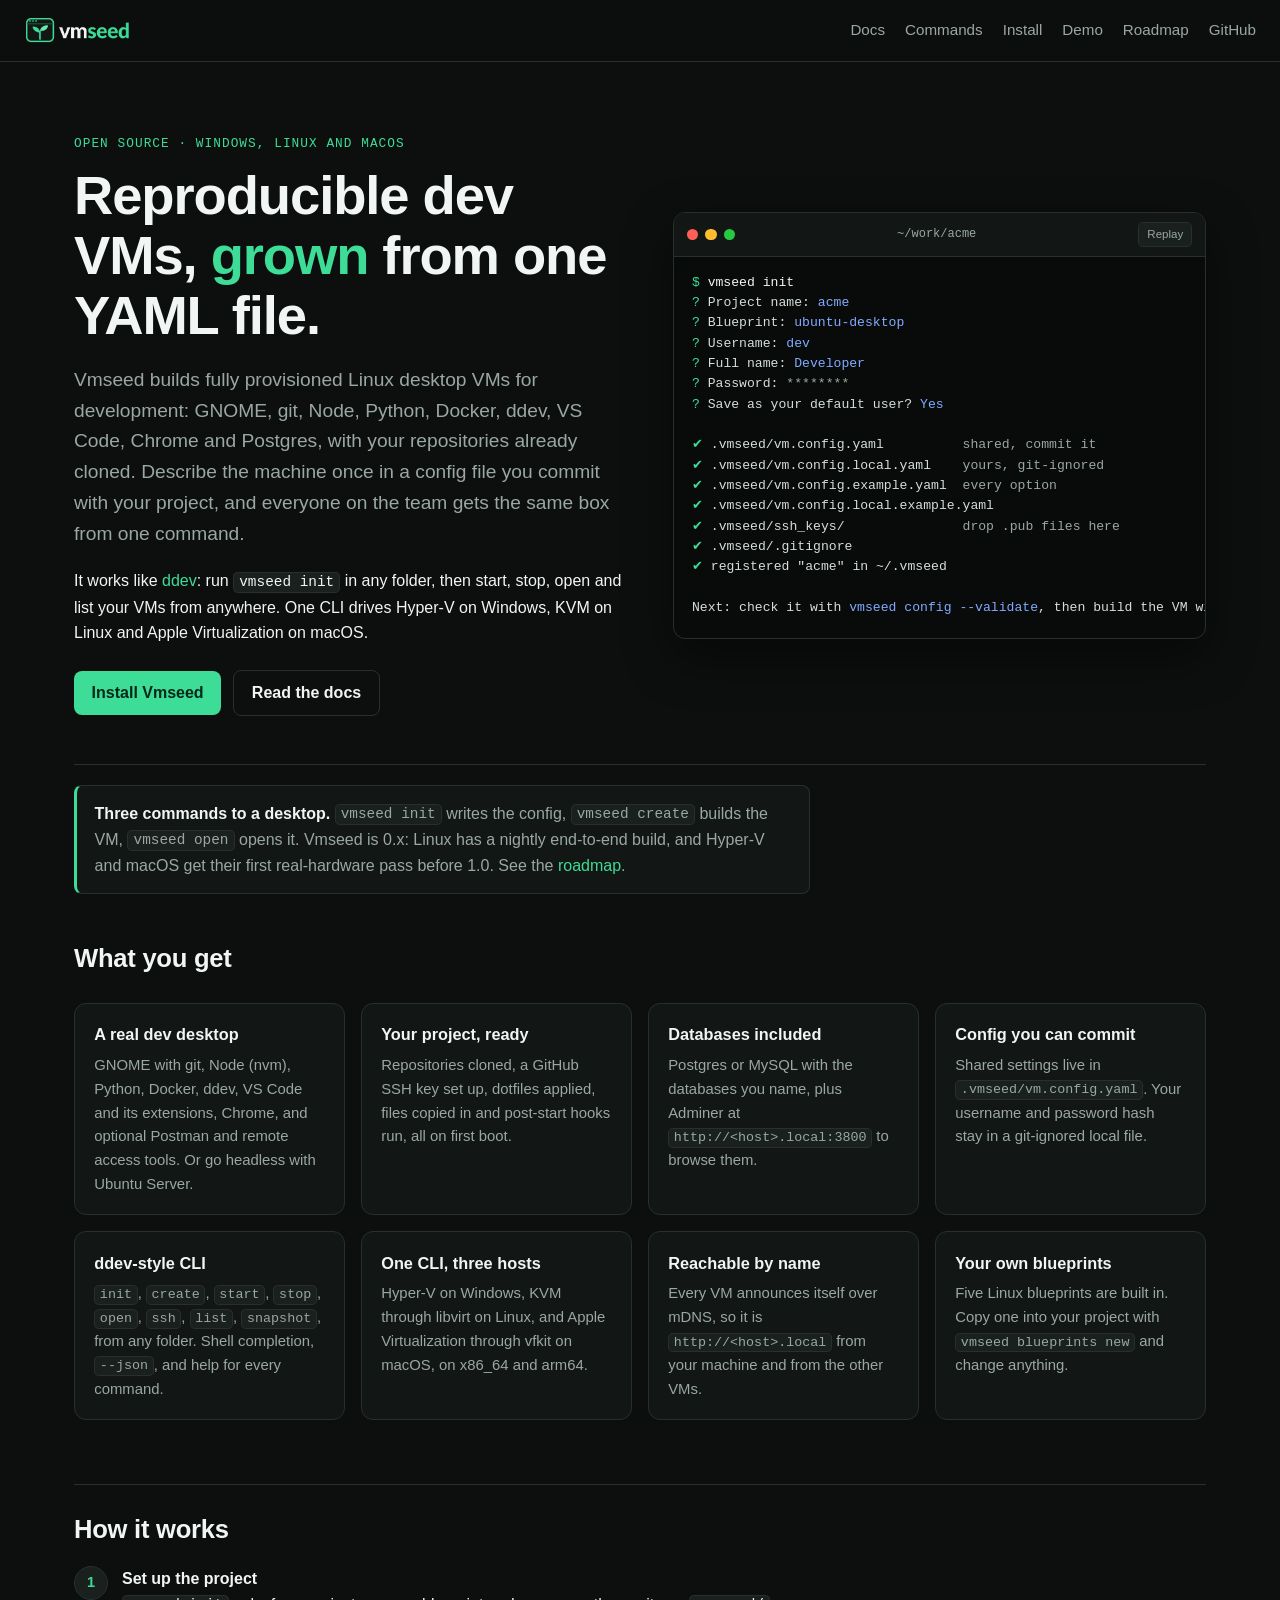
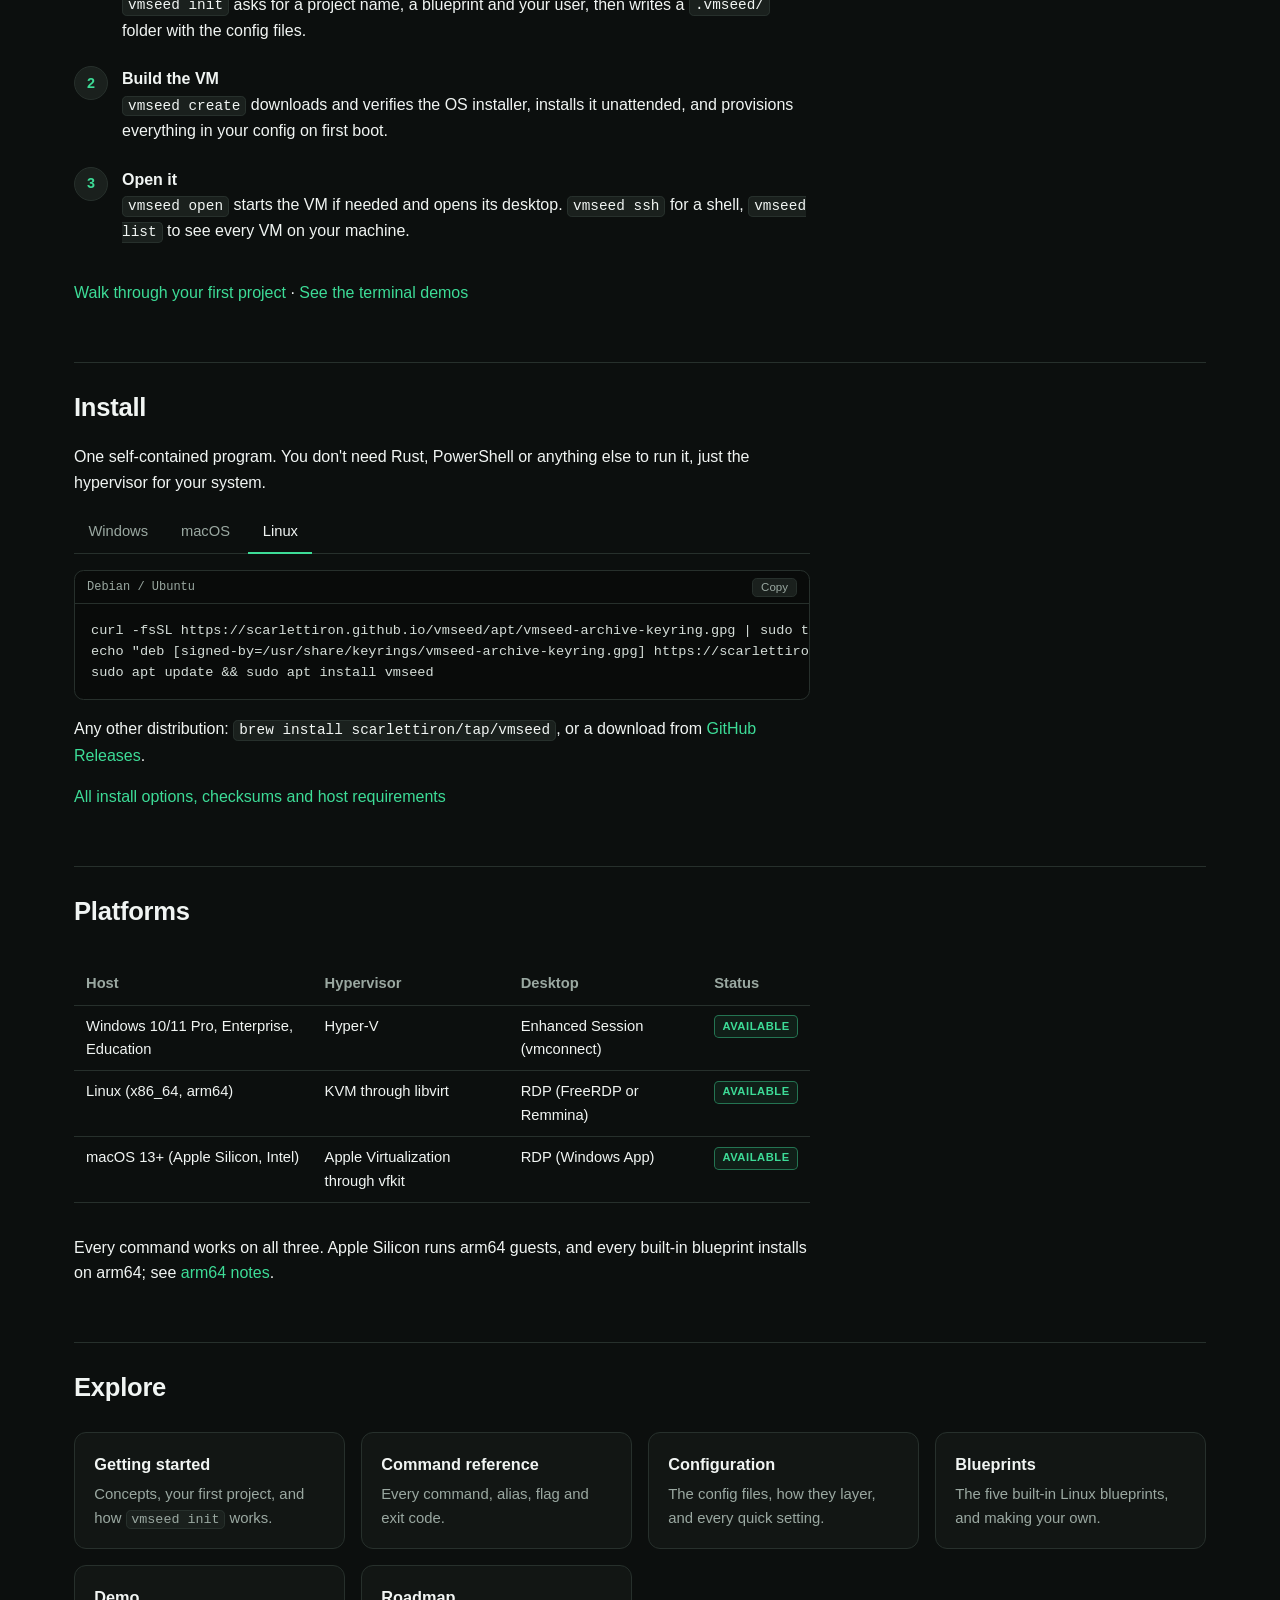
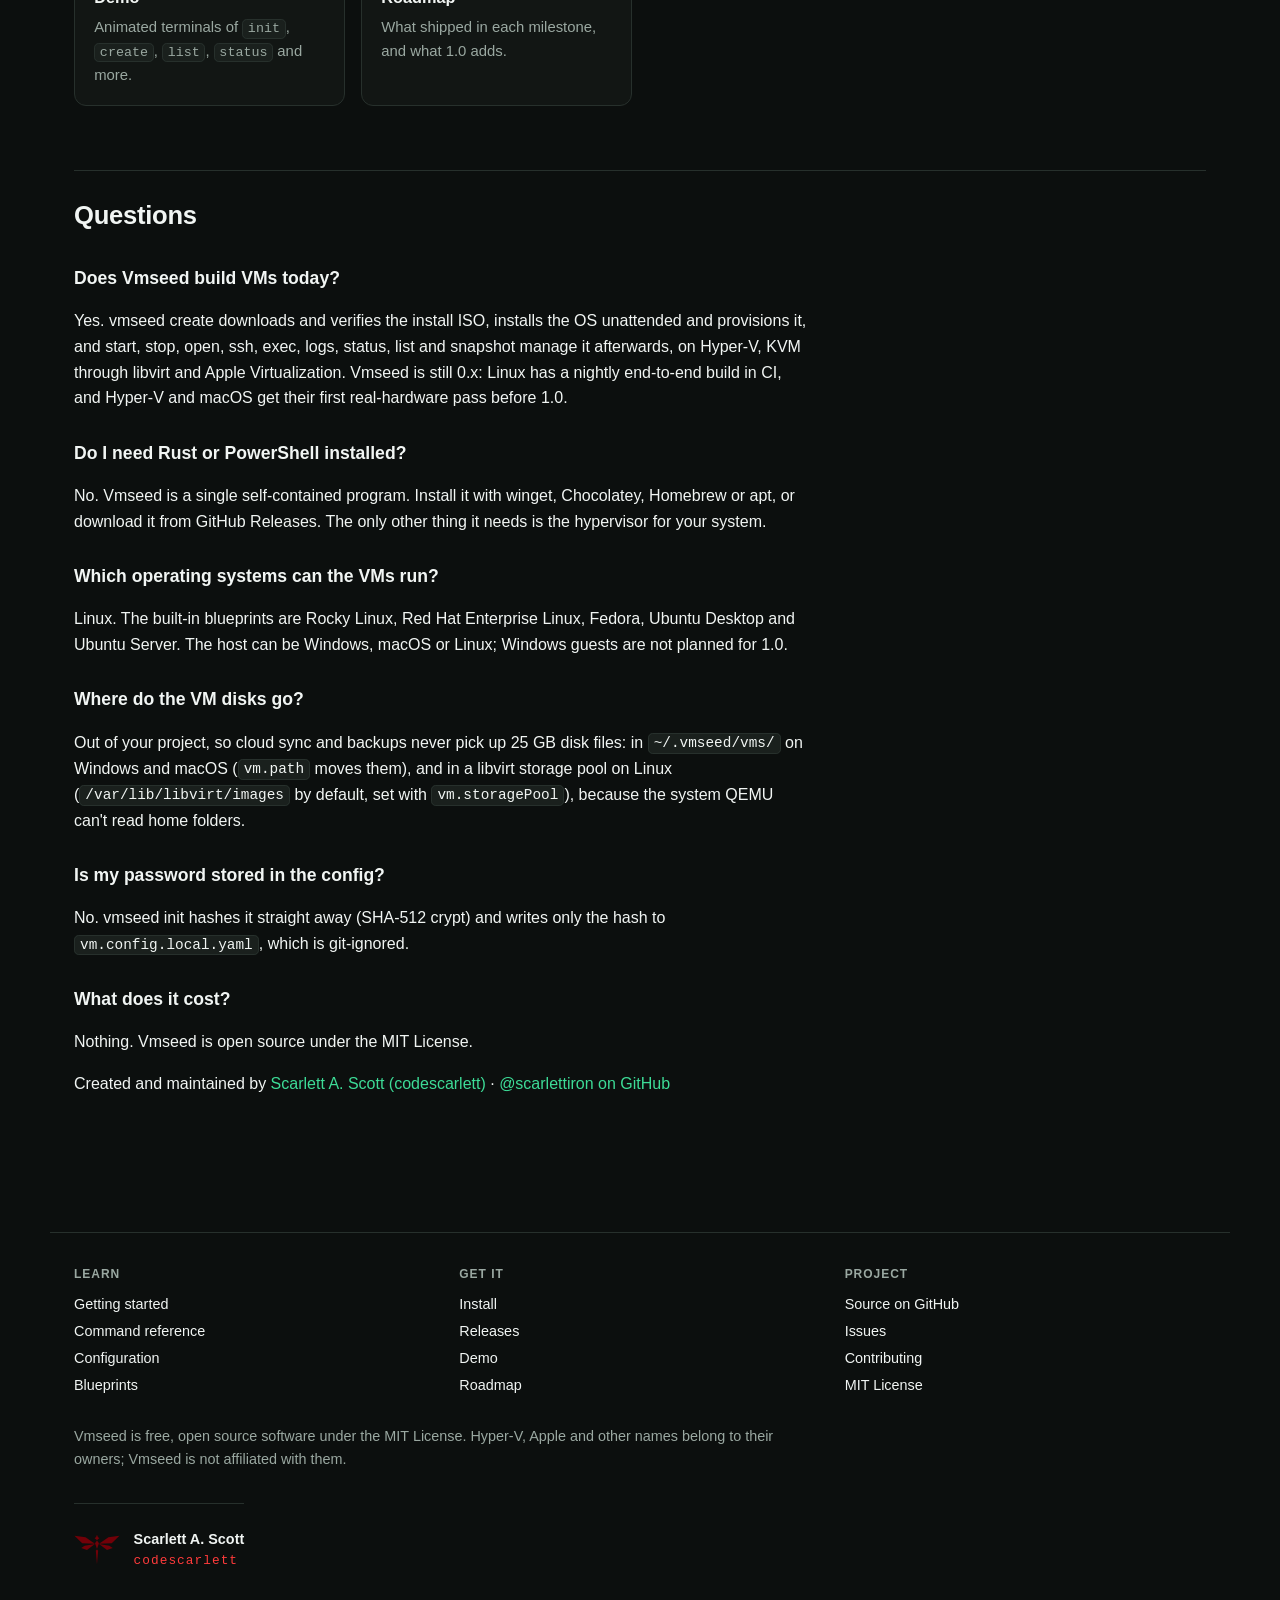
==== commit 5f82ac24: "massive refacot" ====
--- a/site/index.html
+++ b/site/index.html
@@ -1,6 +1,6 @@
 <!DOCTYPE html>
 <!--
-  Vmynt
+  Vmseed
   Licensed under the MIT License. See the LICENSE file in the project root.
   Copyright (c) 2026 Scarlett A. Scott (codescarlett)
 
@@ -11,54 +11,54 @@
   <head>
     <meta charset="utf-8" />
     <meta name="viewport" content="width=device-width, initial-scale=1" />
-    <title>Vmynt — reproducible dev VMs from one YAML file</title>
-    <meta name="description" content="Vmynt builds reproducible, fully provisioned Linux dev VMs from one YAML file. A ddev-style CLI for Hyper-V, KVM and Apple Virtualization. Free and open source." />
+    <title>Vmseed — reproducible dev VMs from one YAML file</title>
+    <meta name="description" content="Vmseed builds reproducible, fully provisioned Linux dev VMs from one YAML file. A ddev-style CLI for Hyper-V, KVM and Apple Virtualization. Free and open source." />
     <meta name="robots" content="index, follow" />
     <meta name="author" content="Scarlett A. Scott (codescarlett)" />
     <meta name="creator" content="Scarlett A. Scott (codescarlett)" />
     <meta name="publisher" content="codescarlett" />
     <meta name="theme-color" content="#0c0f0e" />
     <link rel="author" href="https://codescarlett.com" />
-    <link rel="canonical" href="https://scarlettiron.github.io/vmynt/" />
+    <link rel="canonical" href="https://scarlettiron.github.io/vmseed/" />
 
     <link rel="icon" href="./theme/logo/favicon.svg" type="image/svg+xml" />
     <link rel="icon" type="image/png" sizes="32x32" href="./theme/logo/favicon-32.png" />
     <link rel="apple-touch-icon" href="./theme/logo/apple-touch-icon.png" />
 
     <meta property="og:type" content="website" />
-    <meta property="og:site_name" content="Vmynt" />
+    <meta property="og:site_name" content="Vmseed" />
     <meta property="og:locale" content="en_US" />
-    <meta property="og:url" content="https://scarlettiron.github.io/vmynt/" />
-    <meta property="og:title" content="Vmynt — reproducible, fully provisioned dev VMs from one YAML file" />
-    <meta property="og:description" content="Vmynt builds reproducible, fully provisioned Linux dev VMs from one YAML file. A ddev-style CLI for Hyper-V, KVM and Apple Virtualization. Free and open source." />
-    <meta property="og:image" content="https://scarlettiron.github.io/vmynt/theme/logo/og-image.png" />
+    <meta property="og:url" content="https://scarlettiron.github.io/vmseed/" />
+    <meta property="og:title" content="Vmseed — reproducible, fully provisioned dev VMs from one YAML file" />
+    <meta property="og:description" content="Vmseed builds reproducible, fully provisioned Linux dev VMs from one YAML file. A ddev-style CLI for Hyper-V, KVM and Apple Virtualization. Free and open source." />
+    <meta property="og:image" content="https://scarlettiron.github.io/vmseed/theme/logo/og-image.png" />
     <meta property="og:image:width" content="1200" />
     <meta property="og:image:height" content="630" />
-    <meta property="og:image:alt" content="Vmynt: reproducible dev VMs from one YAML file" />
+    <meta property="og:image:alt" content="Vmseed: reproducible dev VMs from one YAML file" />
 
     <meta name="twitter:card" content="summary_large_image" />
-    <meta name="twitter:title" content="Vmynt — reproducible, fully provisioned dev VMs from one YAML file" />
-    <meta name="twitter:description" content="Vmynt builds reproducible, fully provisioned Linux dev VMs from one YAML file. A ddev-style CLI for Hyper-V, KVM and Apple Virtualization. Free and open source." />
-    <meta name="twitter:image" content="https://scarlettiron.github.io/vmynt/theme/logo/og-image.png" />
-    <meta name="twitter:image:alt" content="Vmynt: reproducible dev VMs from one YAML file" />
+    <meta name="twitter:title" content="Vmseed — reproducible, fully provisioned dev VMs from one YAML file" />
+    <meta name="twitter:description" content="Vmseed builds reproducible, fully provisioned Linux dev VMs from one YAML file. A ddev-style CLI for Hyper-V, KVM and Apple Virtualization. Free and open source." />
+    <meta name="twitter:image" content="https://scarlettiron.github.io/vmseed/theme/logo/og-image.png" />
+    <meta name="twitter:image:alt" content="Vmseed: reproducible dev VMs from one YAML file" />
 
     <script type="application/ld+json">
       {
         "@context": "https://schema.org",
         "@type": "SoftwareApplication",
-        "name": "Vmynt",
-        "alternateName": "vmynt",
+        "name": "Vmseed",
+        "alternateName": "vmseed",
         "applicationCategory": "DeveloperApplication",
         "applicationSubCategory": "Virtualization",
         "operatingSystem": "Windows, macOS, Linux",
         "softwareVersion": "0.1.0",
-        "description": "Vmynt builds reproducible, fully provisioned Linux dev VMs from one YAML file you commit with your project: GNOME, git, Node, Python, Docker, ddev, VS Code and Postgres, repos already cloned. A ddev-style CLI for Hyper-V, KVM and Apple Virtualization.",
-        "url": "https://scarlettiron.github.io/vmynt/",
-        "image": "https://scarlettiron.github.io/vmynt/theme/logo/vmynt-icon.png",
-        "screenshot": "https://scarlettiron.github.io/vmynt/theme/logo/og-image.png",
-        "downloadUrl": "https://github.com/scarlettiron/vmynt/releases",
-        "installUrl": "https://scarlettiron.github.io/vmynt/install/",
-        "codeRepository": "https://github.com/scarlettiron/vmynt",
+        "description": "Vmseed builds reproducible, fully provisioned Linux dev VMs from one YAML file you commit with your project: GNOME, git, Node, Python, Docker, ddev, VS Code and Postgres, repos already cloned. A ddev-style CLI for Hyper-V, KVM and Apple Virtualization.",
+        "url": "https://scarlettiron.github.io/vmseed/",
+        "image": "https://scarlettiron.github.io/vmseed/theme/logo/vmseed-icon.png",
+        "screenshot": "https://scarlettiron.github.io/vmseed/theme/logo/og-image.png",
+        "downloadUrl": "https://github.com/scarlettiron/vmseed/releases",
+        "installUrl": "https://scarlettiron.github.io/vmseed/install/",
+        "codeRepository": "https://github.com/scarlettiron/vmseed",
         "license": "https://opensource.org/licenses/MIT",
         "programmingLanguage": "Rust",
         "isAccessibleForFree": true,
@@ -113,9 +113,9 @@
       {
         "@context": "https://schema.org",
         "@type": "WebSite",
-        "name": "Vmynt",
-        "url": "https://scarlettiron.github.io/vmynt/",
-        "description": "Vmynt builds reproducible, fully provisioned Linux dev VMs from one YAML file you commit with your project: GNOME, git, Node, Python, Docker, ddev, VS Code and Postgres, repos already cloned. A ddev-style CLI for Hyper-V, KVM and Apple Virtualization.",
+        "name": "Vmseed",
+        "url": "https://scarlettiron.github.io/vmseed/",
+        "description": "Vmseed builds reproducible, fully provisioned Linux dev VMs from one YAML file you commit with your project: GNOME, git, Node, Python, Docker, ddev, VS Code and Postgres, repos already cloned. A ddev-style CLI for Hyper-V, KVM and Apple Virtualization.",
         "inLanguage": "en",
         "publisher": {
           "@type": "Person",
@@ -139,10 +139,10 @@
         "mainEntity": [
           {
             "@type": "Question",
-            "name": "Does Vmynt build VMs today?",
-            "acceptedAnswer": {
-              "@type": "Answer",
-              "text": "Yes. vmynt create downloads and verifies the install ISO, installs the OS unattended and provisions it, and start, stop, open, ssh, exec, logs, status, list and snapshot manage it afterwards, on Hyper-V, KVM through libvirt and Apple Virtualization. Vmynt is still 0.x: Linux has a nightly end-to-end build in CI, and Hyper-V and macOS get their first real-hardware pass before 1.0."
+            "name": "Does Vmseed build VMs today?",
+            "acceptedAnswer": {
+              "@type": "Answer",
+              "text": "Yes. vmseed create downloads and verifies the install ISO, installs the OS unattended and provisions it, and start, stop, open, ssh, exec, logs, status, list and snapshot manage it afterwards, on Hyper-V, KVM through libvirt and Apple Virtualization. Vmseed is still 0.x: Linux has a nightly end-to-end build in CI, and Hyper-V and macOS get their first real-hardware pass before 1.0."
             }
           },
           {
@@ -150,7 +150,7 @@
             "name": "Do I need Rust or PowerShell installed?",
             "acceptedAnswer": {
               "@type": "Answer",
-              "text": "No. Vmynt is a single self-contained program. Install it with winget, Chocolatey, Homebrew or apt, or download it from GitHub Releases. The only other thing it needs is the hypervisor for your system."
+              "text": "No. Vmseed is a single self-contained program. Install it with winget, Chocolatey, Homebrew or apt, or download it from GitHub Releases. The only other thing it needs is the hypervisor for your system."
             }
           },
           {
@@ -166,7 +166,7 @@
             "name": "Where do the VM disks go?",
             "acceptedAnswer": {
               "@type": "Answer",
-              "text": "Out of your project, so cloud sync and backups never pick up 25 GB disk files: in ~/.vmynt/vms/ on Windows and macOS (vm.path moves them), and in a libvirt storage pool on Linux (/var/lib/libvirt/images by default, set with vm.storagePool), because the system QEMU cannot read home folders."
+              "text": "Out of your project, so cloud sync and backups never pick up 25 GB disk files: in ~/.vmseed/vms/ on Windows and macOS (vm.path moves them), and in a libvirt storage pool on Linux (/var/lib/libvirt/images by default, set with vm.storagePool), because the system QEMU cannot read home folders."
             }
           },
           {
@@ -174,7 +174,7 @@
             "name": "Is my password stored in the config?",
             "acceptedAnswer": {
               "@type": "Answer",
-              "text": "No. vmynt init hashes it straight away (SHA-512 crypt) and writes only the hash to vm.config.local.yaml, which is git-ignored."
+              "text": "No. vmseed init hashes it straight away (SHA-512 crypt) and writes only the hash to vm.config.local.yaml, which is git-ignored."
             }
           },
           {
@@ -182,7 +182,7 @@
             "name": "What does it cost?",
             "acceptedAnswer": {
               "@type": "Answer",
-              "text": "Nothing. Vmynt is open source under the MIT License."
+              "text": "Nothing. Vmseed is open source under the MIT License."
             }
           }
         ]
@@ -195,8 +195,8 @@
   <body>
     <a class="skip-link" href="#content">Skip to content</a>
     <header class="site">
-      <a class="brand" href="./" aria-label="Vmynt home">
-        <img src="./theme/logo/wordmark-header.png" alt="Vmynt" width="288" height="96" />
+      <a class="brand" href="./" aria-label="Vmseed home">
+        <img src="./theme/logo/wordmark-header.png" alt="Vmseed" width="327" height="96" />
       </a>
       <nav class="links" aria-label="Main">
         <a href="./docs/">Docs</a>
@@ -204,7 +204,7 @@
         <a href="./install/">Install</a>
         <a class="hide-sm" href="./demo/">Demo</a>
         <a class="hide-sm" href="./roadmap/">Roadmap</a>
-        <a href="https://github.com/scarlettiron/vmynt">GitHub</a>
+        <a href="https://github.com/scarlettiron/vmseed">GitHub</a>
       </nav>
     </header>
 
@@ -215,18 +215,18 @@
             <p class="eyebrow">Open source · Windows, Linux and macOS</p>
             <h1 id="hero-title">Reproducible dev VMs, <em>grown</em> from one YAML file.</h1>
             <p class="lede">
-              Vmynt builds fully provisioned Linux desktop VMs for development: GNOME, git, Node,
+              Vmseed builds fully provisioned Linux desktop VMs for development: GNOME, git, Node,
               Python, Docker, ddev, VS Code, Chrome and Postgres, with your repositories already
               cloned. Describe the machine once in a config file you commit with your project, and
               everyone on the team gets the same box from one command.
             </p>
             <p>
-              It works like <a href="https://ddev.com">ddev</a>: run <code>vmynt init</code> in any folder,
+              It works like <a href="https://ddev.com">ddev</a>: run <code>vmseed init</code> in any folder,
               then start, stop, open and list your VMs from anywhere. One CLI drives Hyper-V on Windows,
               KVM on Linux and Apple Virtualization on macOS.
             </p>
             <div class="cta-row">
-              <a class="cta" href="./install/">Install Vmynt</a>
+              <a class="cta" href="./install/">Install Vmseed</a>
               <a class="cta ghost" href="./docs/">Read the docs</a>
             </div>
           </div>
@@ -237,7 +237,7 @@
               <span class="term-title">~/work/acme</span>
               <button class="replay" type="button">Replay</button>
             </div>
-            <pre aria-label="vmynt init asks for a project name, blueprint and user, then writes the .vmynt folder"><span class="prompt">$ </span><span class="cmd">vmynt init</span>
+            <pre aria-label="vmseed init asks for a project name, blueprint and user, then writes the .vmseed folder"><span class="prompt">$ </span><span class="cmd">vmseed init</span>
 <span class="out"><span class="ok">?</span> Project name: <span class="hl">acme</span>
 <span class="ok">?</span> Blueprint: <span class="hl">ubuntu-desktop</span>
 <span class="ok">?</span> Username: <span class="hl">dev</span>
@@ -245,22 +245,22 @@
 <span class="ok">?</span> Password: <span class="dim">********</span>
 <span class="ok">?</span> Save as your default user? <span class="hl">Yes</span>
 
-<span class="ok">✔</span> .vmynt/vm.config.yaml          <span class="dim">shared, commit it</span>
-<span class="ok">✔</span> .vmynt/vm.config.local.yaml    <span class="dim">yours, git-ignored</span>
-<span class="ok">✔</span> .vmynt/vm.config.example.yaml  <span class="dim">every option</span>
-<span class="ok">✔</span> .vmynt/vm.config.local.example.yaml
-<span class="ok">✔</span> .vmynt/ssh_keys/               <span class="dim">drop .pub files here</span>
-<span class="ok">✔</span> .vmynt/.gitignore
-<span class="ok">✔</span> registered "acme" in ~/.vmynt
-
-Next: check it with <span class="hl">vmynt config --validate</span>, then build the VM with <span class="hl">vmynt create</span>.</span></pre>
+<span class="ok">✔</span> .vmseed/vm.config.yaml          <span class="dim">shared, commit it</span>
+<span class="ok">✔</span> .vmseed/vm.config.local.yaml    <span class="dim">yours, git-ignored</span>
+<span class="ok">✔</span> .vmseed/vm.config.example.yaml  <span class="dim">every option</span>
+<span class="ok">✔</span> .vmseed/vm.config.local.example.yaml
+<span class="ok">✔</span> .vmseed/ssh_keys/               <span class="dim">drop .pub files here</span>
+<span class="ok">✔</span> .vmseed/.gitignore
+<span class="ok">✔</span> registered "acme" in ~/.vmseed
+
+Next: check it with <span class="hl">vmseed config --validate</span>, then build the VM with <span class="hl">vmseed create</span>.</span></pre>
           </div>
           </div>
         </section>
 
         <p class="callout">
-          <strong>Three commands to a desktop.</strong> <code>vmynt init</code> writes the config,
-          <code>vmynt create</code> builds the VM, <code>vmynt open</code> opens it. Vmynt is 0.x: Linux
+          <strong>Three commands to a desktop.</strong> <code>vmseed init</code> writes the config,
+          <code>vmseed create</code> builds the VM, <code>vmseed open</code> opens it. Vmseed is 0.x: Linux
           has a nightly end-to-end build, and Hyper-V and macOS get their first real-hardware pass
           before 1.0. See the <a href="./roadmap/">roadmap</a>.
         </p>
@@ -285,7 +285,7 @@
             </div>
             <div class="card">
               <h3>Config you can commit</h3>
-              <p>Shared settings live in <code>.vmynt/vm.config.yaml</code>. Your username and password hash
+              <p>Shared settings live in <code>.vmseed/vm.config.yaml</code>. Your username and password hash
                 stay in a git-ignored local file.</p>
             </div>
             <div class="card">
@@ -307,7 +307,7 @@
             <div class="card">
               <h3>Your own blueprints</h3>
               <p>Five Linux blueprints are built in. Copy one into your project with
-                <code>vmynt blueprints new</code> and change anything.</p>
+                <code>vmseed blueprints new</code> and change anything.</p>
             </div>
           </div>
         </section>
@@ -316,14 +316,14 @@
           <h2 id="how-title">How it works</h2>
           <ol class="steps">
             <li><strong>Set up the project</strong>
-              <code>vmynt init</code> asks for a project name, a blueprint and your user, then writes a
-              <code>.vmynt/</code> folder with the config files.</li>
+              <code>vmseed init</code> asks for a project name, a blueprint and your user, then writes a
+              <code>.vmseed/</code> folder with the config files.</li>
             <li><strong>Build the VM</strong>
-              <code>vmynt create</code> downloads and verifies the OS installer, installs it unattended,
+              <code>vmseed create</code> downloads and verifies the OS installer, installs it unattended,
               and provisions everything in your config on first boot.</li>
             <li><strong>Open it</strong>
-              <code>vmynt open</code> starts the VM if needed and opens its desktop. <code>vmynt ssh</code>
-              for a shell, <code>vmynt list</code> to see every VM on your machine.</li>
+              <code>vmseed open</code> starts the VM if needed and opens its desktop. <code>vmseed ssh</code>
+              for a shell, <code>vmseed list</code> to see every VM on your machine.</li>
           </ol>
           <p><a href="./docs/#first-project">Walk through your first project</a> ·
             <a href="./demo/">See the terminal demos</a></p>
@@ -342,25 +342,25 @@
             <div role="tabpanel" id="home-panel-win" aria-labelledby="home-tab-win">
               <div class="code">
                 <div class="bar"><span>PowerShell</span><button class="copy" type="button">Copy</button></div>
-                <pre>winget install CodeScarlett.Vmynt</pre>
+                <pre>winget install CodeScarlett.Vmseed</pre>
               </div>
-              <p>Or with Chocolatey: <code>choco install vmynt</code></p>
+              <p>Or with Chocolatey: <code>choco install vmseed</code></p>
             </div>
             <div role="tabpanel" id="home-panel-mac" aria-labelledby="home-tab-mac" hidden>
               <div class="code">
                 <div class="bar"><span>terminal</span><button class="copy" type="button">Copy</button></div>
-                <pre>brew install scarlettiron/tap/vmynt</pre>
+                <pre>brew install scarlettiron/tap/vmseed</pre>
               </div>
             </div>
             <div role="tabpanel" id="home-panel-linux" aria-labelledby="home-tab-linux" hidden>
               <div class="code">
                 <div class="bar"><span>Debian / Ubuntu</span><button class="copy" type="button">Copy</button></div>
-                <pre>curl -fsSL https://scarlettiron.github.io/vmynt/apt/vmynt-archive-keyring.gpg | sudo tee /usr/share/keyrings/vmynt-archive-keyring.gpg &gt;/dev/null
-echo "deb [signed-by=/usr/share/keyrings/vmynt-archive-keyring.gpg] https://scarlettiron.github.io/vmynt/apt stable main" | sudo tee /etc/apt/sources.list.d/vmynt.list
-sudo apt update &amp;&amp; sudo apt install vmynt</pre>
+                <pre>curl -fsSL https://scarlettiron.github.io/vmseed/apt/vmseed-archive-keyring.gpg | sudo tee /usr/share/keyrings/vmseed-archive-keyring.gpg &gt;/dev/null
+echo "deb [signed-by=/usr/share/keyrings/vmseed-archive-keyring.gpg] https://scarlettiron.github.io/vmseed/apt stable main" | sudo tee /etc/apt/sources.list.d/vmseed.list
+sudo apt update &amp;&amp; sudo apt install vmseed</pre>
               </div>
-              <p>Any other distribution: <code>brew install scarlettiron/tap/vmynt</code>, or a download from
-                <a href="https://github.com/scarlettiron/vmynt/releases">GitHub Releases</a>.</p>
+              <p>Any other distribution: <code>brew install scarlettiron/tap/vmseed</code>, or a download from
+                <a href="https://github.com/scarlettiron/vmseed/releases">GitHub Releases</a>.</p>
             </div>
           </div>
           <p><a href="./install/">All install options, checksums and host requirements</a></p>
@@ -387,7 +387,7 @@
         <section id="explore" aria-labelledby="explore-title">
           <h2 id="explore-title">Explore</h2>
           <div class="cards">
-            <a class="card" href="./docs/"><h3>Getting started</h3><p>Concepts, your first project, and how <code>vmynt init</code> works.</p></a>
+            <a class="card" href="./docs/"><h3>Getting started</h3><p>Concepts, your first project, and how <code>vmseed init</code> works.</p></a>
             <a class="card" href="./commands/"><h3>Command reference</h3><p>Every command, alias, flag and exit code.</p></a>
             <a class="card" href="./configuration/"><h3>Configuration</h3><p>The config files, how they layer, and every quick setting.</p></a>
             <a class="card" href="./blueprints/"><h3>Blueprints</h3><p>The five built-in Linux blueprints, and making your own.</p></a>
@@ -398,18 +398,18 @@
 
         <section id="faq" aria-labelledby="faq-title">
           <h2 id="faq-title">Questions</h2>
-          <h3>Does Vmynt build VMs today?</h3>
-          <p>Yes. vmynt create downloads and verifies the install ISO, installs the OS unattended and provisions it, and start, stop, open, ssh, exec, logs, status, list and snapshot manage it afterwards, on Hyper-V, KVM through libvirt and Apple Virtualization. Vmynt is still 0.x: Linux has a nightly end-to-end build in CI, and Hyper-V and macOS get their first real-hardware pass before 1.0.</p>
+          <h3>Does Vmseed build VMs today?</h3>
+          <p>Yes. vmseed create downloads and verifies the install ISO, installs the OS unattended and provisions it, and start, stop, open, ssh, exec, logs, status, list and snapshot manage it afterwards, on Hyper-V, KVM through libvirt and Apple Virtualization. Vmseed is still 0.x: Linux has a nightly end-to-end build in CI, and Hyper-V and macOS get their first real-hardware pass before 1.0.</p>
           <h3>Do I need Rust or PowerShell installed?</h3>
-          <p>No. Vmynt is a single self-contained program. Install it with winget, Chocolatey, Homebrew or apt, or download it from GitHub Releases. The only other thing it needs is the hypervisor for your system.</p>
+          <p>No. Vmseed is a single self-contained program. Install it with winget, Chocolatey, Homebrew or apt, or download it from GitHub Releases. The only other thing it needs is the hypervisor for your system.</p>
           <h3>Which operating systems can the VMs run?</h3>
           <p>Linux. The built-in blueprints are Rocky Linux, Red Hat Enterprise Linux, Fedora, Ubuntu Desktop and Ubuntu Server. The host can be Windows, macOS or Linux; Windows guests are not planned for 1.0.</p>
           <h3>Where do the VM disks go?</h3>
-          <p>Out of your project, so cloud sync and backups never pick up 25 GB disk files: in <code>~/.vmynt/vms/</code> on Windows and macOS (<code>vm.path</code> moves them), and in a libvirt storage pool on Linux (<code>/var/lib/libvirt/images</code> by default, set with <code>vm.storagePool</code>), because the system QEMU can't read home folders.</p>
+          <p>Out of your project, so cloud sync and backups never pick up 25 GB disk files: in <code>~/.vmseed/vms/</code> on Windows and macOS (<code>vm.path</code> moves them), and in a libvirt storage pool on Linux (<code>/var/lib/libvirt/images</code> by default, set with <code>vm.storagePool</code>), because the system QEMU can't read home folders.</p>
           <h3>Is my password stored in the config?</h3>
-          <p>No. vmynt init hashes it straight away (SHA-512 crypt) and writes only the hash to <code>vm.config.local.yaml</code>, which is git-ignored.</p>
+          <p>No. vmseed init hashes it straight away (SHA-512 crypt) and writes only the hash to <code>vm.config.local.yaml</code>, which is git-ignored.</p>
           <h3>What does it cost?</h3>
-          <p>Nothing. Vmynt is open source under the MIT License.</p>
+          <p>Nothing. Vmseed is open source under the MIT License.</p>
           <p>Created and maintained by <a href="https://codescarlett.com" rel="author">Scarlett A. Scott (codescarlett)</a>
             · <a href="https://github.com/scarlettiron">@scarlettiron on GitHub</a></p>
         </section>
@@ -431,7 +431,7 @@
           <h2>Get it</h2>
           <ul>
             <li><a href="./install/">Install</a></li>
-            <li><a href="https://github.com/scarlettiron/vmynt/releases">Releases</a></li>
+            <li><a href="https://github.com/scarlettiron/vmseed/releases">Releases</a></li>
             <li><a href="./demo/">Demo</a></li>
             <li><a href="./roadmap/">Roadmap</a></li>
           </ul>
@@ -439,15 +439,15 @@
         <div>
           <h2>Project</h2>
           <ul>
-            <li><a href="https://github.com/scarlettiron/vmynt">Source on GitHub</a></li>
-            <li><a href="https://github.com/scarlettiron/vmynt/issues">Issues</a></li>
-            <li><a href="https://github.com/scarlettiron/vmynt/blob/main/CONTRIBUTING.md">Contributing</a></li>
-            <li><a href="https://github.com/scarlettiron/vmynt/blob/main/LICENSE">MIT License</a></li>
+            <li><a href="https://github.com/scarlettiron/vmseed">Source on GitHub</a></li>
+            <li><a href="https://github.com/scarlettiron/vmseed/issues">Issues</a></li>
+            <li><a href="https://github.com/scarlettiron/vmseed/blob/main/CONTRIBUTING.md">Contributing</a></li>
+            <li><a href="https://github.com/scarlettiron/vmseed/blob/main/LICENSE">MIT License</a></li>
           </ul>
         </div>
       </div>
-      <p>Vmynt is free, open source software under the MIT License. Hyper-V, Apple and other names
-        belong to their owners; Vmynt is not affiliated with them.</p>
+      <p>Vmseed is free, open source software under the MIT License. Hyper-V, Apple and other names
+        belong to their owners; Vmseed is not affiliated with them.</p>
       <!--Author signature, always the last thing on the page.-->
       <a class="made-by" href="https://codescarlett.com" rel="author">
         <img src="./theme/logo/codescarlett-dragonfly.svg" alt="" width="46" height="31" />
--- a/site/theme/site.css
+++ b/site/theme/site.css
@@ -1,11 +1,11 @@
-/*Vmynt
+/*Vmseed
   Licensed under the MIT License. See the LICENSE file in the project root.
   Copyright (c) 2026 Scarlett A. Scott (codescarlett)
 
   Contributors:
   Scarlett A. Scott (codescarlett)*/
 
-/*Shared look for every page of the Vmynt site: the color tokens, base type, the
+/*Shared look for every page of the Vmseed site: the color tokens, base type, the
   top bar and footer, and the small content components (pills, buttons, badges,
   code blocks, tables, callouts, tabs, cards). Page layout lives in docs.css and
   the terminal demo lives in demo.css. See README.md in this folder for the
--- a/site/theme/docs.css
+++ b/site/theme/docs.css
@@ -1,4 +1,4 @@
-/*Vmynt
+/*Vmseed
   Licensed under the MIT License. See the LICENSE file in the project root.
   Copyright (c) 2026 Scarlett A. Scott (codescarlett)
 
--- a/site/theme/demo.css
+++ b/site/theme/demo.css
@@ -1,4 +1,4 @@
-/*Vmynt
+/*Vmseed
   Licensed under the MIT License. See the LICENSE file in the project root.
   Copyright (c) 2026 Scarlett A. Scott (codescarlett)
 
